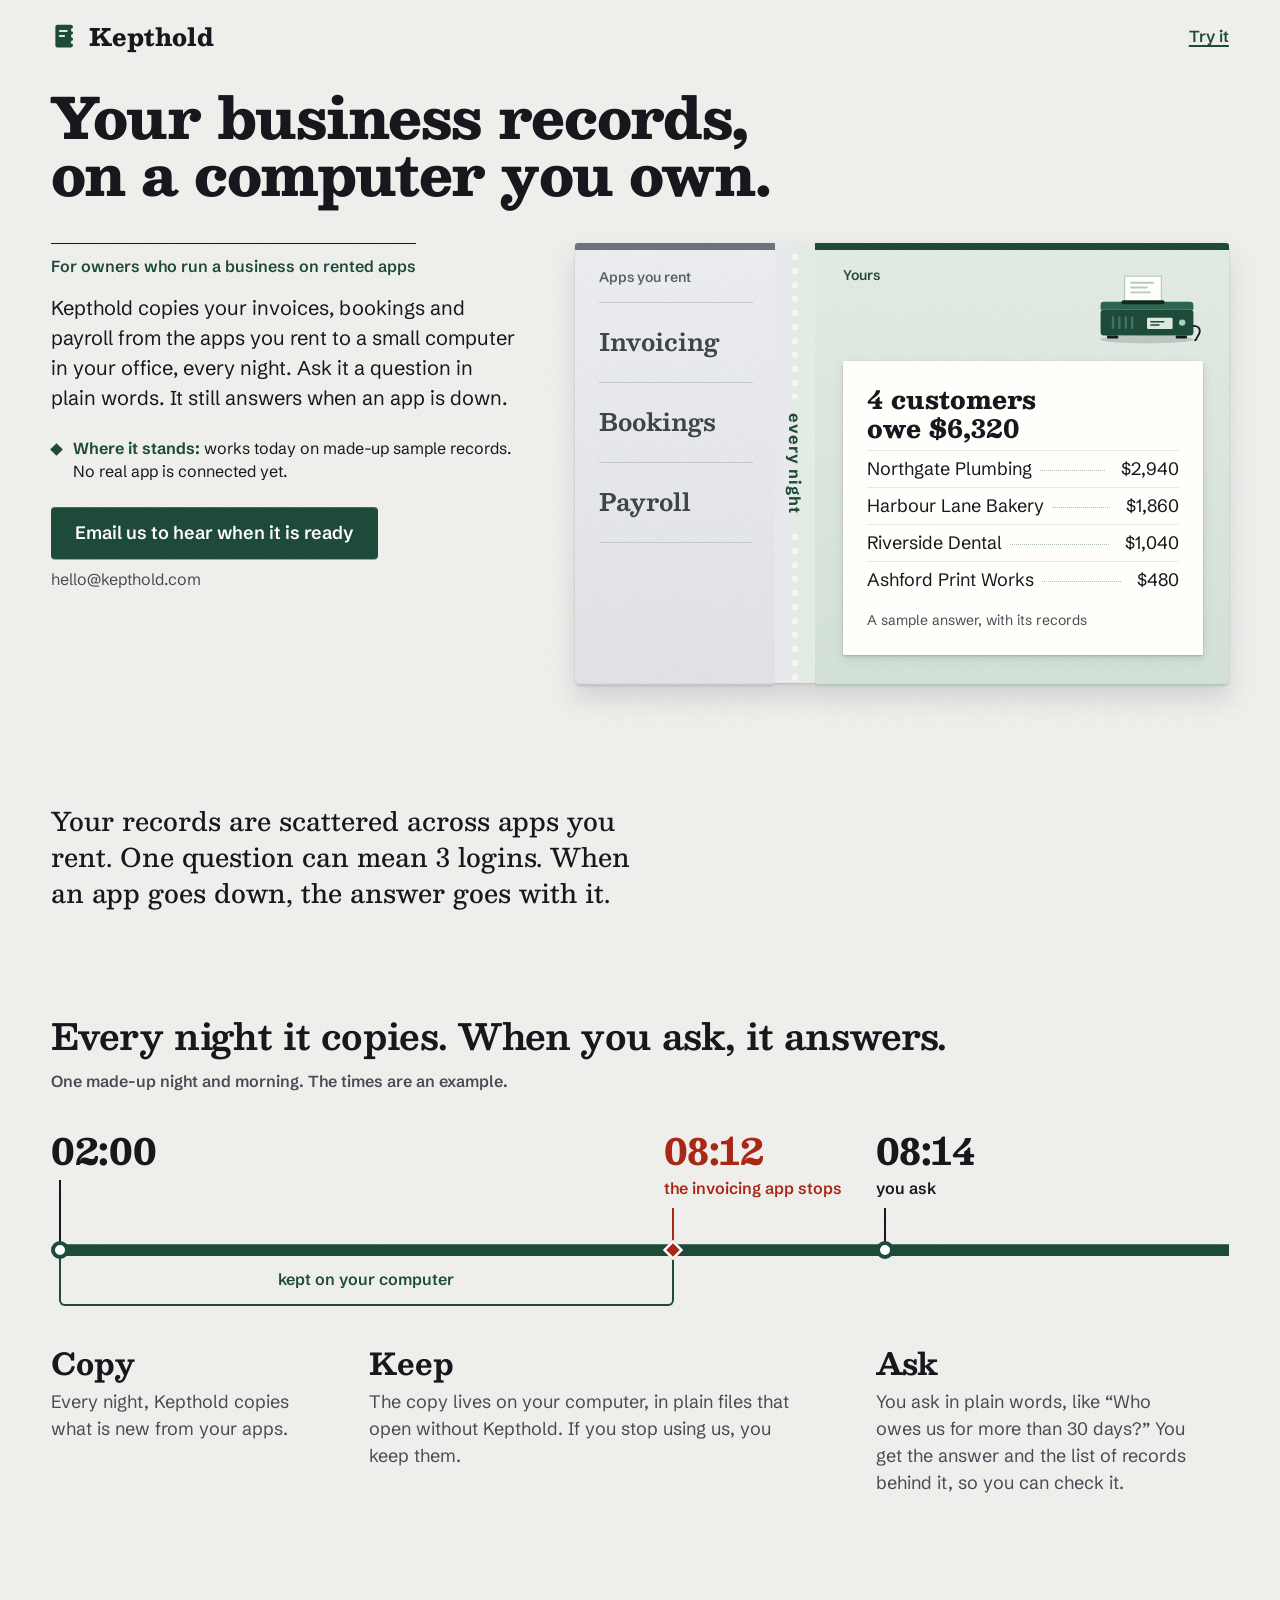
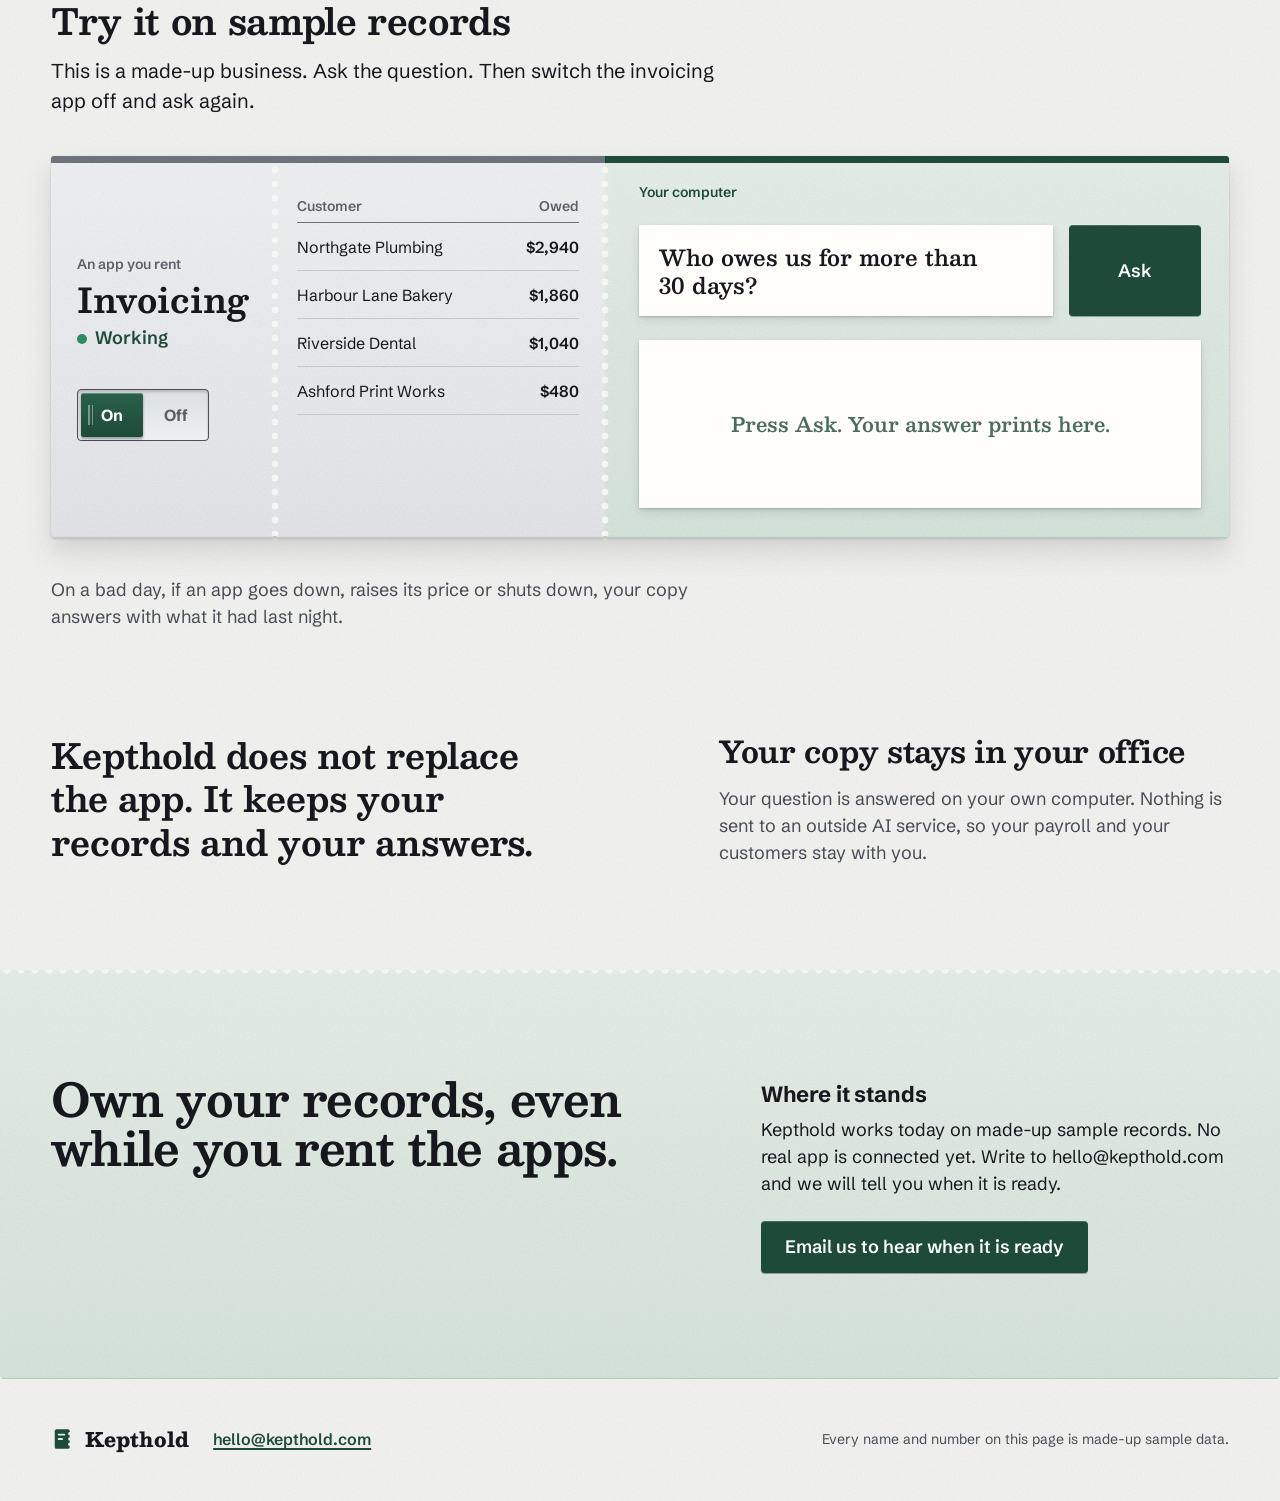
==== index.html @ 52388237 "One paper system: larger pad, timeline, demo switch on the app sheet Co-Authored-By: Claude Fable 5." ====
<!doctype html>
<html lang="en">
<head>
<meta charset="utf-8">
<meta name="viewport" content="width=device-width, initial-scale=1">
<title>Kepthold: your business records, on a computer you own</title>
<meta name="description" content="For owners who run a business on rented apps. Kepthold copies your invoices, bookings and payroll to a small computer in your office every night, and answers questions in plain words. It works today on made-up sample records.">
<link rel="canonical" href="https://www.kepthold.com/">
<link rel="icon" href="assets/mark.svg" type="image/svg+xml">
<meta name="color-scheme" content="light">
<link rel="preload" href="fonts/Besley-VF.woff2" as="font" type="font/woff2" crossorigin>
<link rel="preload" href="fonts/SchibstedGrotesk-VF.woff2" as="font" type="font/woff2" crossorigin>
<link rel="stylesheet" href="site.css">
<script>document.documentElement.className='js';</script>
</head>
<body>
<svg width="0" height="0" class="defs" aria-hidden="true" focusable="false">
  <symbol id="pc" viewBox="0 0 140 100">
    <ellipse cx="70" cy="93" rx="58" ry="5" fill="#16181D" opacity=".16"/>
    <rect x="42" y="14" width="46" height="34" fill="#FFFEFB" stroke="#B5CCBC" stroke-width="1.5"/>
    <rect x="49" y="21" width="30" height="2.4" rx="1.2" fill="#B5CCBC"/>
    <rect x="49" y="27" width="22" height="2.4" rx="1.2" fill="#B5CCBC"/>
    <rect x="49" y="33" width="26" height="2.4" rx="1.2" fill="#B5CCBC"/>
    <path d="M16 46h108a4 4 0 0 1 4 4v6H12v-6a4 4 0 0 1 4-4z" fill="#2D6650"/>
    <rect x="38" y="44" width="54" height="5" rx="2.5" fill="#0F2A20"/>
    <rect x="12" y="56" width="116" height="32" rx="4" fill="#1E4A3A"/>
    <rect x="26" y="64" width="3" height="16" rx="1.5" fill="#3F7560"/>
    <rect x="34" y="64" width="3" height="16" rx="1.5" fill="#3F7560"/>
    <rect x="42" y="64" width="3" height="16" rx="1.5" fill="#3F7560"/>
    <rect x="50" y="64" width="3" height="16" rx="1.5" fill="#3F7560"/>
    <rect x="70" y="66" width="32" height="14" rx="1.5" fill="#DCE9DF"/>
    <rect x="74" y="70" width="18" height="2" rx="1" fill="#1E4A3A"/>
    <rect x="74" y="74" width="12" height="2" rx="1" fill="#1E4A3A"/>
    <circle cx="114" cy="72" r="4" fill="#9FD3B4"/>
    <rect x="20" y="88" width="14" height="4" rx="1" fill="#16181D"/>
    <rect x="106" y="88" width="14" height="4" rx="1" fill="#16181D"/>
    <path d="M128 76c8 0 10 6 6 12s-2 6-4 6" stroke="#16181D" stroke-width="2.2" fill="none" stroke-linecap="round"/>
  </symbol>
</svg>

<header class="top wrap">
  <a class="brand" href="#top" aria-label="Kepthold, top of page"><img src="assets/mark.svg" width="28" height="28" alt=""><span>Kepthold</span></a>
  <a class="toplink" href="#try">Try it</a>
</header>

<main id="top">

<section class="hero wrap" aria-labelledby="h-hero">
  <h1 id="h-hero">Your business<br class="m"> records,<br class="d"> on a<br class="m"> computer you own.</h1>
  <div class="hero-text">
    <p class="byline">For owners who run a business on rented apps</p>
    <p class="support">Kepthold copies your invoices, bookings and payroll from the apps you rent to a small computer in your office, every night. Ask it a question in plain words. It still answers when an app is down.</p>
    <p class="status"><strong>Where it stands:</strong> works today on <span class="nw">made-up</span> sample records. No real app is connected yet.</p>
    <p class="act"><a class="btn" href="mailto:hello@kepthold.com">Email us to hear when it is ready</a><span class="addr">hello@kepthold.com</span></p>
  </div>
  <figure class="duo" aria-label="Apps you rent are copied every night to Yours, your computer. You ask, and get the answer with the records behind it.">
    <div class="duo-rent g">
      <p class="cap">Apps you rent</p>
      <ul class="apps"><li>Invoicing</li><li>Bookings</li><li>Payroll</li></ul>
    </div>
    <div class="duo-perf" aria-hidden="true"><span>every night</span></div>
    <div class="duo-yours y">
      <div class="duo-head"><p class="cap">Yours</p><svg class="duo-pc" viewBox="0 0 140 100" aria-hidden="true"><use href="#pc"/></svg></div>
      <div class="slip-w"><div class="slip">
        <p class="slip-h">4 customers owe $6,320</p>
        <ul class="mrecs">
          <li><span>Northgate Plumbing</span><span>$2,940</span></li>
          <li><span>Harbour Lane Bakery</span><span>$1,860</span></li>
          <li><span>Riverside Dental</span><span>$1,040</span></li>
          <li><span>Ashford Print Works</span><span>$480</span></li>
        </ul>
        <p class="slip-f">A sample answer, with its records</p>
      </div></div>
    </div>
  </figure>
</section>

<section class="statement wrap" aria-label="The problem">
  <p class="problem">Your records are scattered across apps you rent. One question can mean 3 logins. When an app goes down, the answer goes with it.</p>
</section>

<section class="how wrap" id="how" aria-labelledby="h-how">
  <h2 id="h-how">Every night it copies. When you ask, it answers.</h2>
  <p class="night-cap">One made-up night and morning. The times are an example.</p>
  <div class="tl">
    <div class="tl-top">
      <div class="mk mk-copy"><b class="tm">02:00</b></div>
      <div class="mk mk-stop"><b class="tm">08:12</b><span class="desc">the invoicing app stops</span></div>
      <div class="mk mk-ask"><b class="tm">08:14</b><span class="desc">you ask</span></div>
    </div>
    <p class="brk"><span>kept on your computer</span></p>
    <ol class="caps">
      <li class="cap-copy"><h3>Copy</h3><p>Every night, Kepthold copies what is new from your apps.</p></li>
      <li class="cap-keep"><h3>Keep</h3><p>The copy lives on your computer, in plain files that open without Kepthold. If you stop using us, you keep them.</p></li>
      <li class="cap-ask"><h3>Ask</h3><p>You ask in plain words, like “Who owes us for more than 30 days?” You get the answer and the list of records behind it, so you can check it.</p></li>
    </ol>
  </div>
</section>

<section class="try wrap" id="try" aria-labelledby="h-try">
  <h2 id="h-try">Try it on sample records</h2>
  <p class="lead"><span class="js-only">This is a made-up business. Ask the question. Then switch the invoicing app off and ask again.</span><span class="nojs-only">This is a made-up business. Below, the same question twice: first with the invoicing app working, then with it switched off.</span></p>

  <div class="bench" id="bench" data-asked="1" data-open="1" data-off="0">
    <div class="pad2">
      <div class="stub g">
        <p class="zone">An app you rent</p>
        <p class="app-name">Invoicing</p>
        <p class="app-state"><span class="st-on">Working</span><span class="st-off">Not responding since 08:12</span></p>
        <div class="power">
          <button class="switch" type="button" role="switch" aria-checked="true" aria-label="Invoicing app power" id="sw"><span class="lab l-on">On</span><span class="lab l-off">Off</span><span class="knob"><span class="k-on">On</span><span class="k-off">Off</span></span></button>
          <span class="on-word">On</span>
        </div>
      </div>
      <div class="leaf" id="leaf"><div class="leaf-in g">
        <ul class="inv">
          <li class="inv-h"><span>Customer</span><span>Owed</span></li>
          <li><span>Northgate Plumbing</span><span class="amt">$2,940</span></li>
          <li><span>Harbour Lane Bakery</span><span class="amt">$1,860</span></li>
          <li><span>Riverside Dental</span><span class="amt">$1,040</span></li>
          <li><span>Ashford Print Works</span><span class="amt">$480</span></li>
        </ul>
      </div></div>
      <div class="yours y">
        <p class="zone">Your computer</p>
        <div class="q-row">
          <div class="q-paper"><p class="q-text">Who owes us for more than 30 days?</p></div>
          <button class="btn btn-ask" type="button" id="ask">Ask</button>
        </div>
        <div class="answer" aria-live="polite">
          <div class="slip-w blank"><div class="slip"><p>Press Ask. Your answer prints here.</p></div></div>
          <div class="slip-w ans-w"><div class="slip ans-card">
            <p class="stamp"><span>Still answers, from last night's copy.</span></p>
            <p class="ans-big">4 customers owe $6,320.</p>
            <p class="ans-src"><span class="src-copy">From last night's copy. </span>Sample data.</p>
            <button class="btn-rec" type="button" id="rec" aria-expanded="true" aria-controls="records"><span class="r-show">Show the records behind it</span><span class="r-hide">Hide the records</span></button>
            <div class="records" id="records">
              <div class="rec-in">
                <table>
                  <caption>The records behind the answer</caption>
                  <colgroup><col class="c-cust"><col class="c-days"><col class="c-owed"></colgroup>
                  <thead><tr><th scope="col">Customer</th><th scope="col">Days</th><th scope="col">Owed</th></tr></thead>
                  <tbody>
                    <tr><td>Northgate Plumbing</td><td>47 days</td><td>$2,940</td></tr>
                    <tr><td>Harbour Lane Bakery</td><td>38 days</td><td>$1,860</td></tr>
                    <tr><td>Riverside Dental</td><td>33 days</td><td>$1,040</td></tr>
                    <tr><td>Ashford Print Works</td><td>31 days</td><td>$480</td></tr>
                  </tbody>
                  <tfoot><tr><td>Total</td><td></td><td>$6,320</td></tr></tfoot>
                </table>
              </div>
            </div>
          </div></div>
        </div>
      </div>
    </div>
  </div>
  <script>(function(){var b=document.getElementById('bench');b.dataset.asked='0';b.dataset.open='0';document.getElementById('rec').setAttribute('aria-expanded','false');})();</script>

  <noscript>
    <div class="bench still-off" data-asked="1" data-open="1" data-off="1">
      <div class="pad2">
        <div class="stub g">
          <p class="zone">An app you rent</p>
          <p class="app-name">Invoicing</p>
          <p class="app-state"><span class="st-off">Not responding since 08:12</span></p>
          <div class="power"><span class="off-word">Off</span></div>
        </div>
        <div class="leaf"></div>
        <div class="yours y">
          <p class="zone">Your computer</p>
          <div class="q-row"><div class="q-paper"><p class="q-text">Who owes us for more than 30 days?</p></div></div>
          <div class="answer"><div class="slip-w ans-w"><div class="slip ans-card">
            <p class="stamp"><span>Still answers, from last night's copy.</span></p>
            <p class="ans-big">4 customers owe $6,320.</p>
            <p class="ans-src">Sample data.</p>
            <div class="records"><div class="rec-in">
              <table>
                  <caption>The records behind the answer</caption>
                  <colgroup><col class="c-cust"><col class="c-days"><col class="c-owed"></colgroup>
                  <thead><tr><th scope="col">Customer</th><th scope="col">Days</th><th scope="col">Owed</th></tr></thead>
                  <tbody>
                    <tr><td>Northgate Plumbing</td><td>47 days</td><td>$2,940</td></tr>
                    <tr><td>Harbour Lane Bakery</td><td>38 days</td><td>$1,860</td></tr>
                    <tr><td>Riverside Dental</td><td>33 days</td><td>$1,040</td></tr>
                    <tr><td>Ashford Print Works</td><td>31 days</td><td>$480</td></tr>
                  </tbody>
                  <tfoot><tr><td>Total</td><td></td><td>$6,320</td></tr></tfoot>
                </table>
            </div></div>
          </div></div></div>
        </div>
      </div>
    </div>
  </noscript>

  <p class="bad">On a bad day, if an app goes down, raises its price or shuts down, your copy answers with what it had last night.</p>
</section>

<section class="promise wrap" aria-labelledby="h-private">
  <p class="limit">Kepthold does not replace the app. It keeps your records and your answers.</p>
  <div class="private">
    <h2 id="h-private">Your copy stays in your office</h2>
    <p>Your question is answered on your own computer. Nothing is sent to an outside AI service, so your payroll and your customers stay with you.</p>
  </div>
</section>

<section class="close" aria-labelledby="h-vision">
  <div class="close-sheet y">
    <div class="wrap close-in">
      <h2 class="vision" id="h-vision">Own your records, even while you rent the apps.</h2>
      <div class="stands">
        <h3>Where it stands</h3>
        <p>Kepthold works today on <span class="nw">made-up</span> sample records. No real app is connected yet. Write to hello@kepthold.com and we will tell you when it is ready.</p>
        <p class="act"><a class="btn" href="mailto:hello@kepthold.com">Email us to hear when it is ready</a></p>
      </div>
    </div>
  </div>
</section>

</main>
<footer class="foot wrap">
  <a class="brand sm" href="#top" aria-label="Kepthold, top of page"><img src="assets/mark.svg" width="24" height="24" alt=""><span>Kepthold</span></a>
  <a class="f-mail" href="mailto:hello@kepthold.com">hello@kepthold.com</a>
  <p class="f-note">Every name and number on this page is made-up sample data.</p>
</footer>
<script src="site.js" defer></script>
</body>
</html>
---- site.css ----
@font-face { font-family: "Besley"; src: url("fonts/Besley-VF.woff2") format("woff2"); font-weight: 400 900; font-display: swap; }
@font-face { font-family: "Schibsted Grotesk"; src: url("fonts/SchibstedGrotesk-VF.woff2") format("woff2"); font-weight: 400 900; font-display: swap; }

/* SYSTEM. One printed pad: grey sheets are rented apps, green sheets are yours.
   Real text only. Paper tone, hairline rules, one soft contact shadow.
   Two edge treatments only: the round-hole perforation between sheets, and one torn edge (paper-coloured).
   Slips are cut straight.
   Spacing scale: 8 16 24 40 64 104. Type scale: 14 16 18 22 30 40 52 64. */
:root {
  --page: #F5F6F2;
  --ink: #16181D;
  --muted: #474C54;
  --rent: #5C6169;
  --deep: #1E4A3A;
  --deep-2: #163829;
  --kept: #DCE9DF;
  --y-mid: #E0EBE3;
  --hair: rgba(22,24,29,.2);
  --hair-g: #C5C8CE;
  --red: #A92715;
  --s1: 8px; --s2: 16px; --s3: 24px; --s4: 40px; --s5: 64px; --s6: 104px;
  --t0: 14px; --t1: 16px; --t2: 18px; --t3: 22px; --t4: 30px; --t5: clamp(30px, 2.8vw, 40px); --t6: clamp(38px, 4.4vw, 64px);
  --gut: clamp(16px, 4vw, 64px);
  --serif: "Besley", Georgia, "Times New Roman", serif;
  --sans: "Schibsted Grotesk", "Helvetica Neue", Arial, sans-serif;
  --lift-lg: drop-shadow(0 1px 1px rgba(22,24,29,.16)) drop-shadow(0 14px 12px rgba(22,24,29,.13));
  --lift-sm: drop-shadow(0 1px 1px rgba(22,24,29,.2)) drop-shadow(0 4px 4px rgba(22,24,29,.1));
  --grain: url("data:image/svg+xml,%3Csvg xmlns='http://www.w3.org/2000/svg' width='140' height='140'%3E%3Cfilter id='n'%3E%3CfeTurbulence type='fractalNoise' baseFrequency='.85' numOctaves='2' stitchTiles='stitch'/%3E%3CfeColorMatrix values='0 0 0 0 .1 0 0 0 0 .1 0 0 0 0 .12 .09 0 0 0 0'/%3E%3C/filter%3E%3Crect width='100%25' height='100%25' filter='url(%23n)'/%3E%3C/svg%3E");
  --rag-stub: polygon(0 0,calc(100% - 1.7px) 0.0%,calc(100% - 5.9px) 3.33%,calc(100% - 5.6px) 6.67%,calc(100% - 7.6px) 10.0%,calc(100% - 2.9px) 13.33%,calc(100% - 2.8px) 16.67%,calc(100% - 6.1px) 20.0%,calc(100% - 5.6px) 23.33%,calc(100% - 3.1px) 26.67%,calc(100% - 5.8px) 30.0%,calc(100% - 3.8px) 33.33%,calc(100% - 6.4px) 36.67%,calc(100% - 1.8px) 40.0%,calc(100% - 2.6px) 43.33%,calc(100% - 7.3px) 46.67%,calc(100% - 3.5px) 50.0%,calc(100% - 2.8px) 53.33%,calc(100% - 6.6px) 56.67%,calc(100% - 5.4px) 60.0%,calc(100% - 2.0px) 63.33%,calc(100% - 4.9px) 66.67%,calc(100% - 5.6px) 70.0%,calc(100% - 2.2px) 73.33%,calc(100% - 5.6px) 76.67%,calc(100% - 1.9px) 80.0%,calc(100% - 3.4px) 83.33%,calc(100% - 1.6px) 86.67%,calc(100% - 2.4px) 90.0%,calc(100% - 7.8px) 93.33%,calc(100% - 3.8px) 96.67%,calc(100% - 7.9px) 100.0%,0 100%);
  --rag-yours: polygon(4.1px 0.0%,5.3px 3.33%,7.1px 6.67%,5.8px 10.0%,1.8px 13.33%,5.1px 16.67%,5.4px 20.0%,2.3px 23.33%,1.7px 26.67%,7.1px 30.0%,4.6px 33.33%,2.4px 36.67%,4.2px 40.0%,2.5px 43.33%,6.6px 46.67%,4.5px 50.0%,1.7px 53.33%,6.7px 56.67%,1.6px 60.0%,3.0px 63.33%,1.2px 66.67%,6.2px 70.0%,1.8px 73.33%,4.7px 76.67%,1.7px 80.0%,4.4px 83.33%,5.8px 86.67%,4.7px 90.0%,4.2px 93.33%,4.4px 96.67%,4.1px 100.0%,100% 100%,100% 0);
  --rag-leaf: polygon(5.2px 0.0%,1.7px 3.33%,4.3px 6.67%,2.7px 10.0%,7.1px 13.33%,7.6px 16.67%,1.5px 20.0%,2.0px 23.33%,5.9px 26.67%,5.0px 30.0%,1.1px 33.33%,5.9px 36.67%,7.6px 40.0%,4.0px 43.33%,3.4px 46.67%,5.0px 50.0%,7.6px 53.33%,2.8px 56.67%,3.1px 60.0%,2.3px 63.33%,5.4px 66.67%,4.3px 70.0%,2.8px 73.33%,3.7px 76.67%,1.2px 80.0%,3.2px 83.33%,7.9px 86.67%,5.1px 90.0%,3.0px 93.33%,7.6px 96.67%,3.5px 100.0%,calc(100% - 3.4px) 100.0%,calc(100% - 4.3px) 96.67%,calc(100% - 7.5px) 93.33%,calc(100% - 2.7px) 90.0%,calc(100% - 5.3px) 86.67%,calc(100% - 7.4px) 83.33%,calc(100% - 3.2px) 80.0%,calc(100% - 6.4px) 76.67%,calc(100% - 4.8px) 73.33%,calc(100% - 7.7px) 70.0%,calc(100% - 3.7px) 66.67%,calc(100% - 3.6px) 63.33%,calc(100% - 6.9px) 60.0%,calc(100% - 4.6px) 56.67%,calc(100% - 6.3px) 53.33%,calc(100% - 7.6px) 50.0%,calc(100% - 5.2px) 46.67%,calc(100% - 4.9px) 43.33%,calc(100% - 3.6px) 40.0%,calc(100% - 6.3px) 36.67%,calc(100% - 3.0px) 33.33%,calc(100% - 7.4px) 30.0%,calc(100% - 5.2px) 26.67%,calc(100% - 2.7px) 23.33%,calc(100% - 2.9px) 20.0%,calc(100% - 7.1px) 16.67%,calc(100% - 2.6px) 13.33%,calc(100% - 2.4px) 10.0%,calc(100% - 2.0px) 6.67%,calc(100% - 1.2px) 3.33%,calc(100% - 2.8px) 0.0%);
  --rag-stub-m: polygon(0 0,100% 0,100.0% calc(100% - 2.8px),96.67% calc(100% - 1.7px),93.33% calc(100% - 2.4px),90.0% calc(100% - 5.8px),86.67% calc(100% - 2.0px),83.33% calc(100% - 2.8px),80.0% calc(100% - 4.1px),76.67% calc(100% - 4.8px),73.33% calc(100% - 3.7px),70.0% calc(100% - 6.5px),66.67% calc(100% - 2.8px),63.33% calc(100% - 3.6px),60.0% calc(100% - 4.0px),56.67% calc(100% - 1.9px),53.33% calc(100% - 2.6px),50.0% calc(100% - 2.0px),46.67% calc(100% - 6.1px),43.33% calc(100% - 2.0px),40.0% calc(100% - 5.7px),36.67% calc(100% - 2.6px),33.33% calc(100% - 5.5px),30.0% calc(100% - 5.6px),26.67% calc(100% - 3.5px),23.33% calc(100% - 7.5px),20.0% calc(100% - 5.6px),16.67% calc(100% - 4.9px),13.329999999999998% calc(100% - 1.3px),10.0% calc(100% - 3.8px),6.670000000000002% calc(100% - 2.9px),3.3299999999999983% calc(100% - 4.3px),0.0% calc(100% - 7.5px));
  --rag-yours-m: polygon(0 100%,0.0% 7.0px,3.33% 1.4px,6.67% 5.8px,10.0% 7.5px,13.33% 4.8px,16.67% 1.7px,20.0% 7.1px,23.33% 4.0px,26.67% 7.9px,30.0% 7.1px,33.33% 6.8px,36.67% 7.5px,40.0% 1.5px,43.33% 6.6px,46.67% 3.1px,50.0% 1.9px,53.33% 3.7px,56.67% 5.1px,60.0% 1.0px,63.33% 4.1px,66.67% 6.5px,70.0% 4.5px,73.33% 4.7px,76.67% 3.1px,80.0% 7.8px,83.33% 2.7px,86.67% 5.8px,90.0% 5.5px,93.33% 1.0px,96.67% 8.0px,100.0% 2.6px,100% 100%);
}
*, *::before, *::after { box-sizing: border-box; }
html { -webkit-text-size-adjust: 100%; }
body { margin: 0; background: var(--page) var(--grain); color: var(--ink); font: 400 var(--t2)/1.5 var(--sans); font-feature-settings: "kern"; font-variant-numeric: lining-nums proportional-nums; }
.defs { position: absolute; overflow: hidden; }
h1, h2, h3 { margin: 0; text-wrap: balance; }
p, ul, ol { margin: 0; }
p { text-wrap: pretty; }
ul, ol { padding: 0; list-style: none; }
a { color: var(--deep); text-underline-offset: 3px; text-decoration-thickness: 1.5px; }
:focus-visible { outline: 3px solid var(--ink); outline-offset: 3px; border-radius: 3px; }
.wrap { width: 100%; max-width: calc(1240px + 2 * var(--gut)); margin-inline: auto; padding-inline: var(--gut); }
.nw { white-space: nowrap; }
main > section + section { margin-top: var(--s6); }
br.m { display: none; }

h1 { font: 800 var(--t6)/1.02 var(--serif); letter-spacing: -0.016em; }
h2 { font: 650 var(--t5)/1.12 var(--serif); letter-spacing: -0.01em; }
h3 { font: 700 var(--t4)/1.15 var(--serif); letter-spacing: -0.005em; }

/* header and footer */
.top { display: flex; align-items: center; justify-content: space-between; height: 72px; }
.brand { display: inline-flex; align-items: center; gap: 10px; text-decoration: none; color: var(--ink); font: 800 24px/1 var(--serif); min-height: 44px; }
.brand img { display: block; }
.toplink { font-weight: 600; font-size: var(--t1); color: var(--deep); min-height: 44px; display: inline-flex; align-items: center; }
.foot { display: flex; flex-wrap: wrap; align-items: center; gap: var(--s1) var(--s3); padding-block: var(--s4); font-size: var(--t0); color: var(--muted); }
.brand.sm { font-size: 20px; }
.f-mail { font-weight: 600; font-size: var(--t1); min-height: 44px; display: inline-flex; align-items: center; }
.f-note { margin-left: auto; }

/* the one action style */
.btn { display: inline-flex; align-items: center; justify-content: center; min-height: 52px; padding: 0 var(--s3); background: var(--deep); color: #fff; font: 600 var(--t2)/1.2 var(--sans); text-decoration: none; border-radius: 4px; border: 0; cursor: pointer; box-shadow: inset 0 1px 0 rgba(255,255,255,.18), 0 1px 0 rgba(22,24,29,.35); }
.btn:hover { background: var(--deep-2); }
.act { display: flex; flex-wrap: wrap; align-items: center; gap: var(--s1) var(--s3); }
.addr { font-size: var(--t1); color: var(--muted); }

/* paper: sheets with a printed top bar, a pad edge and a grain */
.g { background: linear-gradient(#6E737B, #6E737B) 0 0 / 100% 7px no-repeat, var(--grain), linear-gradient(180deg, #F2F3F5 0%, #E5E7EA 100%); box-shadow: 0 2px 0 -1px #D9DBDF, 0 4px 0 -2px #C5C8CE; color: var(--ink); }
.y { background: linear-gradient(var(--deep), var(--deep)) 0 0 / 100% 7px no-repeat, var(--grain), linear-gradient(180deg, #E8F0EA 0%, #D8E6DC 100%); box-shadow: 0 2px 0 -1px #CCDFD3, 0 4px 0 -2px #B5CCBC; color: var(--ink); }
.cap, .zone { font: 600 var(--t0)/1.2 var(--sans); color: var(--rent); }
.y .cap, .y .zone { color: var(--deep); }
/* a printed slip: cut straight, with the shared soft shadow */
.slip-w { filter: var(--lift-sm); }
.slip { background: #FFFEFB; padding: 24px 24px 24px; border-radius: 1px; }

/* hero: the headline leads, the pad sits inside the page grid */
.hero { display: grid; grid-template-columns: minmax(0, 5fr) minmax(0, 7fr); column-gap: 56px; row-gap: var(--s4); align-items: start; padding-top: var(--s2); }
.hero h1 { grid-column: 1 / -1; }
.hero-text { grid-column: 1; }
.byline { padding-top: 12px; border-top: 1.5px solid var(--ink); width: max-content; max-width: 100%; font: 600 var(--t1)/1.3 var(--sans); color: var(--deep); }
.support { margin-top: var(--s2); font-size: 20px; line-height: 1.5; max-width: 30em; }
.status { position: relative; margin-top: var(--s3); padding-left: 22px; font-size: var(--t1); line-height: 1.45; max-width: 30em; }
.status::before { content: ""; position: absolute; left: 1px; top: .5em; width: 9px; height: 9px; background: var(--deep); transform: rotate(45deg); }
.status strong { font-weight: 650; color: var(--deep); }
.hero .act { margin-top: var(--s3); }

.duo { grid-column: 2; margin: 0; display: flex; align-items: stretch; filter: var(--lift-lg); }
.duo-rent { flex: 0 0 200px; padding: 26px 22px 24px 24px; border-radius: 3px 0 0 3px; }
.duo-rent .cap { margin-bottom: var(--s2); }
.apps { border-top: 1px solid var(--hair-g); }
.apps li { height: 80px; padding-top: 24px; border-bottom: 1px solid var(--hair-g); font: 650 24px/1.2 var(--serif); color: #3F434A; }
.duo-perf { position: relative; flex: 0 0 40px; background: linear-gradient(90deg, #E7E9EC 50%, #E2ECE5 50%); display: flex; align-items: center; justify-content: center; }
.duo-perf::before { content: ""; position: absolute; top: 7px; bottom: 0; left: 50%; width: 8px; margin-left: -4px; background: radial-gradient(circle at 4px 7px, var(--page) 3.2px, transparent 3.7px) 0 0 / 8px 14px repeat-y; }
.duo-perf span { position: relative; z-index: 1; writing-mode: vertical-rl; background: linear-gradient(90deg, #E7E9EC 50%, #E2ECE5 50%); padding: 14px 0; font: 700 var(--t1)/1.1 var(--sans); letter-spacing: .06em; color: var(--deep); white-space: nowrap; }
.duo-yours { flex: 1; min-width: 0; padding: 24px 26px 28px 28px; border-radius: 0 3px 3px 0; }
.duo-head { display: flex; justify-content: space-between; align-items: flex-start; margin-bottom: var(--s2); }
.duo-pc { width: 112px; height: auto; display: block; margin-top: -2px; }
.slip-h { font: 800 25px/1.15 var(--serif); margin-bottom: var(--s1); }
.mrecs li { display: flex; gap: 8px; align-items: baseline; font-size: 18px; line-height: 2; border-top: 1px solid #E3E9E4; white-space: nowrap; }
.mrecs li span:first-child { flex: 1; display: flex; align-items: baseline; }
.mrecs li span:first-child::after { content: ""; flex: 1; margin: 0 8px; border-bottom: 1.5px dotted #AFBCB3; transform: translateY(-4px); }
.slip-f { margin-top: 12px; font-size: var(--t0); color: var(--muted); }

/* the problem: its own short section */
.statement { margin-top: 120px; }
.problem { font: 500 clamp(24px, 2vw, 28px)/1.4 var(--serif); max-width: 32em; text-wrap: balance; }

/* how it works: one night, drawn as one tape. Markers sit at fixed shares of the width. */
.night-cap { margin-top: var(--s2); font: 600 var(--t1)/1.3 var(--sans); color: var(--muted); }
.tl { margin-top: var(--s4); }
.tl-top { position: relative; height: 124px; }
.tl-top::after { content: ""; position: absolute; left: 9px; right: 0; bottom: 0; height: 12px; background: var(--deep); box-shadow: inset 0 1px 0 rgba(255,255,255,.22); }
.mk { position: absolute; top: 0; bottom: 0; width: 0; }
.mk-copy { left: 0; } .mk-stop { left: 52%; } .mk-ask { left: 70%; }
.tm { position: absolute; left: 0; top: 0; white-space: nowrap; font: 800 36px/1.05 var(--serif); letter-spacing: -.01em; }
.desc { position: absolute; left: 0; top: 46px; white-space: nowrap; font: 600 var(--t1)/1.25 var(--sans); }
.mk::before { content: ""; position: absolute; left: 0; bottom: -3px; width: 18px; height: 18px; border-radius: 50%; background: #fff; border: 4px solid var(--deep); z-index: 2; }
.mk::after { content: ""; position: absolute; left: 8px; width: 2px; top: 76px; bottom: 10px; background: var(--ink); }
.mk-copy::after { top: 48px; }
.mk-stop { color: var(--red); }
.mk-stop::before { border-radius: 0; background: var(--red); border: 3px solid #fff; transform: rotate(45deg) scale(.8); }
.mk-stop::after { background: var(--red); }
.brk { position: relative; margin: 0 0 0 8px; width: calc(52% + 2px); height: 50px; border: 2px solid var(--deep); border-top: 0; border-radius: 0 0 6px 6px; display: flex; align-items: center; justify-content: center; font: 600 var(--t1)/1.2 var(--sans); color: var(--deep); }
.caps { display: grid; grid-template-columns: 27% 43% 30%; margin-top: var(--s4); }
.caps li { padding-right: var(--s4); }
.caps p { margin-top: var(--s1); color: var(--muted); max-width: 24em; font-size: var(--t2); }

/* try it */
.try h2 + .lead, .lead { font-size: 20px; line-height: 1.5; max-width: 34em; margin-top: var(--s2); }
.nojs-only { display: none; }
html:not(.js) .js-only { display: none; }
html:not(.js) .nojs-only { display: inline; }
.bench { margin-top: var(--s4); }
.pad2 { display: flex; align-items: stretch; filter: var(--lift-lg); }
.stub { position: relative; z-index: 2; flex: 0 0 224px; padding: 34px 24px 30px 26px; display: flex; flex-direction: column; justify-content: center; border-radius: 3px 0 0 3px; }
.stub::after { content: ""; position: absolute; top: 7px; bottom: 0; right: -4px; width: 8px; background: radial-gradient(circle at 4px 7px, var(--page) 3.2px, transparent 3.7px) 0 0 / 8px 14px repeat-y; z-index: 3; }
.leaf { position: relative; z-index: 1; flex: 0 0 auto; width: 330px; transition: width .38s cubic-bezier(.45,0,.55,1) .16s; }
.leaf-in { position: absolute; left: 0; top: 0; bottom: 0; width: 330px; padding: 34px 26px 0 22px; }
.yours { position: relative; z-index: 2; flex: 1; min-width: 0; padding: 28px 28px 28px 34px; display: flex; flex-direction: column; gap: var(--s3); border-radius: 0 3px 3px 0; }
.yours::before { content: ""; position: absolute; top: 7px; bottom: 0; left: -4px; width: 8px; background: radial-gradient(circle at 4px 7px, var(--page) 3.2px, transparent 3.7px) 0 0 / 8px 14px repeat-y; z-index: 3; }
.app-name { margin-top: var(--s1); font: 650 34px/1.1 var(--serif); }
.app-state { margin-top: var(--s1); font-size: var(--t2); font-weight: 600; line-height: 1.3; }
.st-off { display: none; }
.st-on { color: var(--deep); }
.st-on::before { content: ""; display: inline-block; width: 10px; height: 10px; border-radius: 50%; background: #2F8A5F; margin-right: 8px; }
.st-off { color: var(--red); }
.st-off::before { content: ""; display: inline-block; width: 9px; height: 9px; background: var(--red); margin-right: 9px; transform: rotate(45deg); }
.power { margin-top: var(--s4); }
.inv li { display: flex; justify-content: space-between; align-items: center; gap: 12px; height: 48px; border-bottom: 1px solid var(--hair-g); font-size: var(--t1); }
.inv .inv-h { height: 33px; border-bottom: 1.5px solid #6E737B; font: 600 var(--t0)/1.2 var(--sans); color: var(--rent); }
.amt { font-weight: 600; }

/* the switch: a printed two-position slide control */
.switch { position: relative; display: block; width: 132px; height: 52px; padding: 0; border: 1.5px solid #4A4F57; border-radius: 4px; background: linear-gradient(180deg, #DCDFE3, #EEF0F2); cursor: pointer; font: 700 var(--t1)/1 var(--sans); box-shadow: inset 0 2px 3px rgba(22,24,29,.2); -webkit-tap-highlight-color: transparent; }
.switch .lab { position: absolute; top: 0; bottom: 0; width: 50%; display: flex; align-items: center; justify-content: center; color: #5C6169; }
.l-on { left: 0; } .l-off { right: 0; }
.switch .knob { position: absolute; top: 3px; bottom: 3px; left: 3px; width: calc(50% - 3px); border-radius: 2px; background: linear-gradient(180deg, #2A6049, var(--deep)); color: #fff; display: flex; align-items: center; justify-content: center; transition: transform .26s cubic-bezier(.3,.7,.3,1), background .26s; box-shadow: inset 0 1px 0 rgba(255,255,255,.28), 0 2px 3px rgba(22,24,29,.4); }
.knob::before { content: ""; position: absolute; left: 7px; top: 12px; bottom: 12px; width: 7px; background: repeating-linear-gradient(90deg, rgba(255,255,255,.4) 0 1.5px, transparent 1.5px 3.5px); }
.k-off { display: none; }
.on-word, .off-word { display: none; font-weight: 700; font-size: var(--t2); }
html:not(.js) .switch, html:not(.js) .btn-ask, html:not(.js) .btn-rec { display: none; }
html:not(.js) .on-word { display: inline; color: var(--deep); }
.off-word { display: inline; color: var(--red); }
.still-off { margin-top: var(--s5); }

.q-row { display: flex; align-items: stretch; gap: var(--s2); }
.q-paper { flex: 1; min-width: 0; background: #FFFEFB; padding: 18px 20px; filter: var(--lift-sm); display: flex; align-items: center; }
.q-text { font: 600 22px/1.25 var(--serif); }
.btn-ask { flex: 0 0 132px; width: 132px; padding: 0; }
.answer { position: relative; display: flex; flex-direction: column; }
.blank .slip { min-height: 168px; display: flex; align-items: center; justify-content: center; text-align: center; font: 600 20px/1.35 var(--serif); color: #4B6B5B; }
.ans-w { display: none; }
.bench[data-asked="1"] .blank { display: none; }
.bench[data-asked="1"] .ans-w { display: block; }
.stamp { display: none; margin: 0 0 var(--s2); padding: 7px 0; border-top: 3px double var(--deep); border-bottom: 3px double var(--deep); font: 700 var(--t1)/1.3 var(--sans); color: var(--deep); }
.ans-big { font: 800 clamp(28px, 3vw, 38px)/1.1 var(--serif); }
.ans-src { margin-top: 10px; font-weight: 600; color: var(--deep); font-size: var(--t1); }
.btn-rec { margin-top: var(--s2); min-height: 48px; padding: 0 18px; border: 1.5px solid var(--deep); border-radius: 4px; background: transparent; color: var(--deep); font: 700 var(--t1)/1 var(--sans); cursor: pointer; }
.btn-rec:hover { background: var(--kept); }
.r-hide { display: none; }
.bench[data-open="1"] .r-show { display: none; } .bench[data-open="1"] .r-hide { display: inline; }
.records { display: grid; grid-template-rows: 0fr; transition: grid-template-rows .45s cubic-bezier(.3,.7,.3,1); }
.bench[data-open="1"] .records { grid-template-rows: 1fr; }
.rec-in { overflow: hidden; }
.records table { width: 100%; border-collapse: collapse; table-layout: fixed; margin-top: var(--s2); font-size: var(--t1); }
.c-days, .c-owed { width: 92px; }
.records caption { text-align: left; font-size: var(--t0); font-weight: 600; color: var(--deep); padding: 8px 0 6px; caption-side: top; }
.records th { text-align: left; font-size: var(--t0); font-weight: 600; color: var(--muted); padding: 6px 8px 6px 0; border-bottom: 1.5px solid var(--ink); }
.records td { padding: 10px 8px 10px 0; border-bottom: 1px solid #E3E9E4; }
.records td:nth-child(2) { white-space: nowrap; }
.records th:nth-child(n+2), .records td:nth-child(n+2) { text-align: right; }
.records th:last-child, .records td:last-child { padding-right: 0; white-space: nowrap; }
.records tfoot td { font-weight: 700; border-bottom: 0; border-top: 1.5px solid var(--ink); }
.bad { margin-top: var(--s4); max-width: 38em; font-size: var(--t2); color: var(--muted); }

/* app off: the leaf tears out along both perforations; a torn stub stays and the green sheet takes the room */
.bench[data-off="1"] .leaf { width: 14px; }
.bench[data-off="1"] .leaf-in { visibility: hidden; }
.bench[data-off="1"] .stub { clip-path: var(--rag-stub); }
.bench[data-off="1"] .yours { clip-path: var(--rag-yours); }
.bench[data-off="1"] .stub::after, .bench[data-off="1"] .yours::before { display: none; }
.bench[data-off="1"] .st-on { display: none; }
.bench[data-off="1"] .st-off { display: inline; }
.bench[data-off="1"] .app-name { color: #6E737B; }
.bench[data-off="1"] .switch .knob { transform: translateX(100%); background: linear-gradient(180deg, #7B8088, #5C6169); }
.bench[data-off="1"] .k-on { display: none; } .bench[data-off="1"] .k-off { display: inline; }
.bench[data-off="1"][data-asked="1"] .stamp { display: block; }
.bench[data-off="1"] .src-copy { display: none; }
.bench.tearing .leaf, .bench.mending .leaf { z-index: 4; }
.bench.tearing .leaf-in, .bench.mending .leaf-in { visibility: visible; }

@media (prefers-reduced-motion: no-preference) {
  .bench.tearing .leaf-in { animation: tear .54s cubic-bezier(.45,0,.7,.45) forwards; clip-path: var(--rag-leaf); }
  .bench.mending .leaf-in { animation: mend .46s ease-out; }
  .bench.printing .ans-card { animation: print .5s cubic-bezier(.3,.7,.3,1); }
}
@keyframes tear {
  0% { transform: none; opacity: 1; }
  25% { transform: translate(-4px, 3px) rotate(-.8deg); opacity: 1; }
  70% { opacity: 0; }
  100% { transform: translate(-30px, 50px) rotate(-6deg); opacity: 0; }
}
@keyframes mend { from { transform: translate(-30px, 50px) rotate(-6deg); opacity: 0; } to { transform: none; opacity: 1; } }
@keyframes print { from { clip-path: inset(0 0 100% 0); } to { clip-path: inset(0 0 -10px 0); } }
@media (prefers-reduced-motion: reduce) { .records, .switch .knob, .leaf { transition: none; } }

/* promise: two columns on one top line */
.promise { display: grid; grid-template-columns: minmax(0, 6fr) minmax(0, 5fr); column-gap: 56px; align-items: start; }
.limit { font: 650 clamp(26px, 2.7vw, 38px)/1.25 var(--serif); text-wrap: balance; }
.private h2 { font: 650 var(--t4)/1.15 var(--serif); }
.private p { margin-top: var(--s2); font-size: var(--t2); color: var(--muted); max-width: 30em; }

/* closing: one more green sheet, perforated at the top */
.close-sheet { position: relative; padding: var(--s6) 0; background: var(--grain), linear-gradient(180deg, #E8F0EA, #D8E6DC); }
.close-sheet::before { content: ""; position: absolute; left: 0; right: 0; top: 0; height: 10px; background: radial-gradient(circle at 7px 0, var(--page) 3.4px, transparent 3.9px) 0 0 / 14px 10px repeat-x; }
.close-in { display: grid; grid-template-columns: minmax(0, 7fr) minmax(0, 5fr); column-gap: 56px; align-items: start; }
.vision { font: 650 clamp(36px, 3.6vw, 52px)/1.08 var(--serif); letter-spacing: -0.015em; text-wrap: balance; }
.stands { padding-top: 8px; max-width: 28em; }
.stands h3 { font: 700 var(--t3)/1.2 var(--sans); }
.stands p { margin-top: var(--s1); font-size: var(--t2); }
.stands .act { margin-top: var(--s3); }

/* tablet */
@media (max-width: 1080px) {
  .hero { grid-template-columns: minmax(0, 1fr); }
  .hero-text, .duo { grid-column: 1; }
}
@media (max-width: 980px) {
  .stub { flex-basis: 190px; padding-inline: 20px 18px; }
  .leaf, .leaf-in { width: 280px; }
  .leaf-in { padding-inline: 20px 20px; }
  .promise { grid-template-columns: minmax(0, 1fr); row-gap: var(--s3); }
  .close-in { grid-template-columns: minmax(0, 1fr); row-gap: var(--s4); }
}

/* phone and narrow: every drawing runs top to bottom, everything on one 16px gutter */
@media (max-width: 760px) {
  :root { --s6: 64px; --s5: 48px; --s4: 32px; --t4: 26px; --t5: 30px; --t6: clamp(28px, 8.2vw, 36px); }
  body { font-size: 17px; }
  .top { height: 52px; }
  .brand { font-size: 22px; }
  .toplink { font-size: 15px; }
  br.m { display: inline; } br.d { display: none; }
  .hero { display: flex; flex-direction: column; align-items: stretch; row-gap: 0; padding-top: 4px; }
  .hero-text { display: contents; }
  .hero h1 { order: 0; line-height: 1.06; text-wrap: wrap; }
  .byline { order: 1; margin-top: 12px; padding-top: 8px; font-size: 15px; width: 100%; }
  .support { order: 2; margin-top: 12px; font-size: 17px; line-height: 1.42; max-width: none; }
  .duo { order: 3; margin-top: 14px; flex-direction: column; }
  .status { order: 4; margin-top: 14px; font-size: 15px; line-height: 1.38; max-width: none; }
  .hero .act { order: 5; margin-top: 12px; }
  .addr { display: none; }
  .btn { width: 100%; min-height: 50px; font-size: 17px; }
  .f-note { margin-left: 0; }
  .duo-rent { flex: none; padding: 12px 14px 0; border-radius: 3px 3px 0 0; }
  .duo-rent .cap { margin-bottom: 6px; }
  .apps { display: grid; grid-template-columns: repeat(3, auto); justify-content: space-between; border-top: 0; }
  .apps li { height: auto; padding: 4px 0 8px; border-bottom: 0; font-size: 17px; }
  .duo-perf { flex: 0 0 30px; background: linear-gradient(180deg, #E7E9EC 50%, #E2ECE5 50%); }
  .duo-perf::before { top: 50%; bottom: auto; left: 7px; right: 0; width: auto; height: 8px; margin: -4px 0 0; background: radial-gradient(circle at 7px 4px, var(--page) 3.2px, transparent 3.7px) 0 0 / 14px 8px repeat-x; }
  .duo-perf span { writing-mode: horizontal-tb; background: linear-gradient(180deg, #E7E9EC 50%, #E2ECE5 50%); padding: 0 12px; font-size: 14px; line-height: 20px; }
  .duo-yours { display: grid; grid-template-columns: 64px minmax(0, 1fr); column-gap: 12px; row-gap: 4px; padding: 8px 12px 14px; border-radius: 0 0 3px 3px; }
  .duo-head { display: contents; }
  .duo-yours .cap { grid-column: 1 / -1; }
  .duo-pc { grid-column: 1; grid-row: 2; width: 64px; align-self: center; margin: 0; }
  .duo-yours .slip-w { grid-column: 2; grid-row: 2; }
  .duo-yours .slip { padding: 14px 12px 14px; }
  .slip-h { font-size: 17px; margin-bottom: 4px; }
  .mrecs li { font-size: 13px; line-height: 1.6; gap: 4px; }
  .mrecs li span:first-child::after { margin: 0 4px; }
  .slip-f { display: none; }

  .statement { margin-top: 72px; }
  .problem { font-size: 22px; }

  /* the tape turns upright: nodes in one column, rows in story order */
  .tl { position: relative; display: flex; flex-direction: column; padding-left: 44px; }
  .tl::before { content: ""; position: absolute; left: 12px; top: 8px; bottom: 8px; width: 10px; background: var(--deep); }
  .tl-top, .caps { display: contents; }
  .tl-top::after { display: none; }
  .mk, .brk, .caps li { position: relative; }
  .mk { width: auto; top: auto; bottom: auto; left: auto; display: flex; flex-wrap: wrap; align-items: baseline; gap: 2px 12px; margin-bottom: var(--s3); }
  .mk-stop { margin-bottom: var(--s4); }
  .mk-copy { order: 1; } .cap-copy { order: 2; } .brk { order: 3; } .cap-keep { order: 4; } .mk-stop { order: 5; } .mk-ask { order: 6; } .cap-ask { order: 7; }
  .tm, .desc { position: static; }
  .tm { font-size: 28px; }
  .mk::after { display: none; }
  .mk::before { left: -36px; bottom: auto; top: 6px; }
  .brk { height: auto; margin: 0 0 var(--s3); width: auto; border: 0; border-radius: 0; justify-content: flex-start; text-align: left; }
  .brk::before { content: ""; position: absolute; left: -36px; top: 2px; width: 18px; height: 18px; background: #fff; border: 4px solid var(--deep); border-radius: 3px; z-index: 2; }
  .caps li { padding: 0 0 var(--s4); margin-top: 0; }
  .caps p { max-width: none; }
  .cap-ask { padding-bottom: 0; }

  .bench { margin-top: var(--s3); }
  .pad2 { flex-direction: column; }
  .stub { flex: none; padding: 20px 16px 18px; display: grid; grid-template-columns: minmax(0, 1fr) auto; column-gap: 12px; align-items: start; justify-content: stretch; border-radius: 3px 3px 0 0; }
  .stub .zone, .stub .app-name, .stub .app-state { grid-column: 1; }
  .stub .app-name { font-size: 28px; margin-top: 4px; }
  .stub .app-state { font-size: 15px; margin-top: 4px; }
  .power { grid-column: 2; grid-row: 1 / span 3; margin-top: 0; align-self: center; }
  .stub::after { top: auto; left: 0; right: 0; bottom: -4px; width: auto; height: 8px; background: radial-gradient(circle at 7px 4px, var(--page) 3.2px, transparent 3.7px) 0 0 / 14px 8px repeat-x; }
  .yours::before { top: -4px; bottom: auto; left: 0; right: 0; width: auto; height: 8px; background: radial-gradient(circle at 7px 4px, var(--page) 3.2px, transparent 3.7px) 0 0 / 14px 8px repeat-x; }
  .leaf { width: auto; height: 218px; transition: height .38s cubic-bezier(.45,0,.55,1) .16s; }
  .leaf-in { width: auto; right: 0; bottom: auto; height: 218px; padding: 18px 16px 0; }
  .inv li { height: 40px; font-size: 15px; }
  .yours { padding: 18px 14px 20px; gap: var(--s2); border-radius: 0 0 3px 3px; }
  .q-row { flex-direction: column; gap: 12px; }
  .q-paper { padding: 14px 16px; }
  .q-text { font-size: 19px; }
  .btn-ask { flex: none; width: 100%; }
  .blank .slip { min-height: 120px; font-size: 18px; }
  .slip { padding: 20px 14px 20px; }
  .records table { font-size: 14px; }
  .c-days { width: 62px; } .c-owed { width: 56px; }
  .records td { padding: 9px 4px 9px 0; }
  .records th { padding-right: 4px; }
  .bench[data-off="1"] .leaf { width: auto; height: 14px; }
  .bench[data-off="1"] .stub { clip-path: var(--rag-stub-m); }
  .bench[data-off="1"] .yours { clip-path: var(--rag-yours-m); background: var(--grain), linear-gradient(180deg, #E8F0EA 0%, #D8E6DC 100%); }
  .bench.tearing .leaf-in { clip-path: none; animation-name: tearm; }
  .bad { font-size: 17px; }

  .promise { row-gap: var(--s3); }
  .close-sheet { padding: var(--s6) 0; }
  .vision { font-size: 36px; }
  .stands { padding-top: 0; max-width: none; }
  .foot { flex-direction: column; align-items: flex-start; }
}
@keyframes tearm { 0% { transform: none; opacity: 1; } 25% { transform: translate(0, 3px) rotate(-.6deg); opacity: 1; } 70% { opacity: 0; } 100% { transform: translate(0, 38px) rotate(-1.5deg); opacity: 0; } }
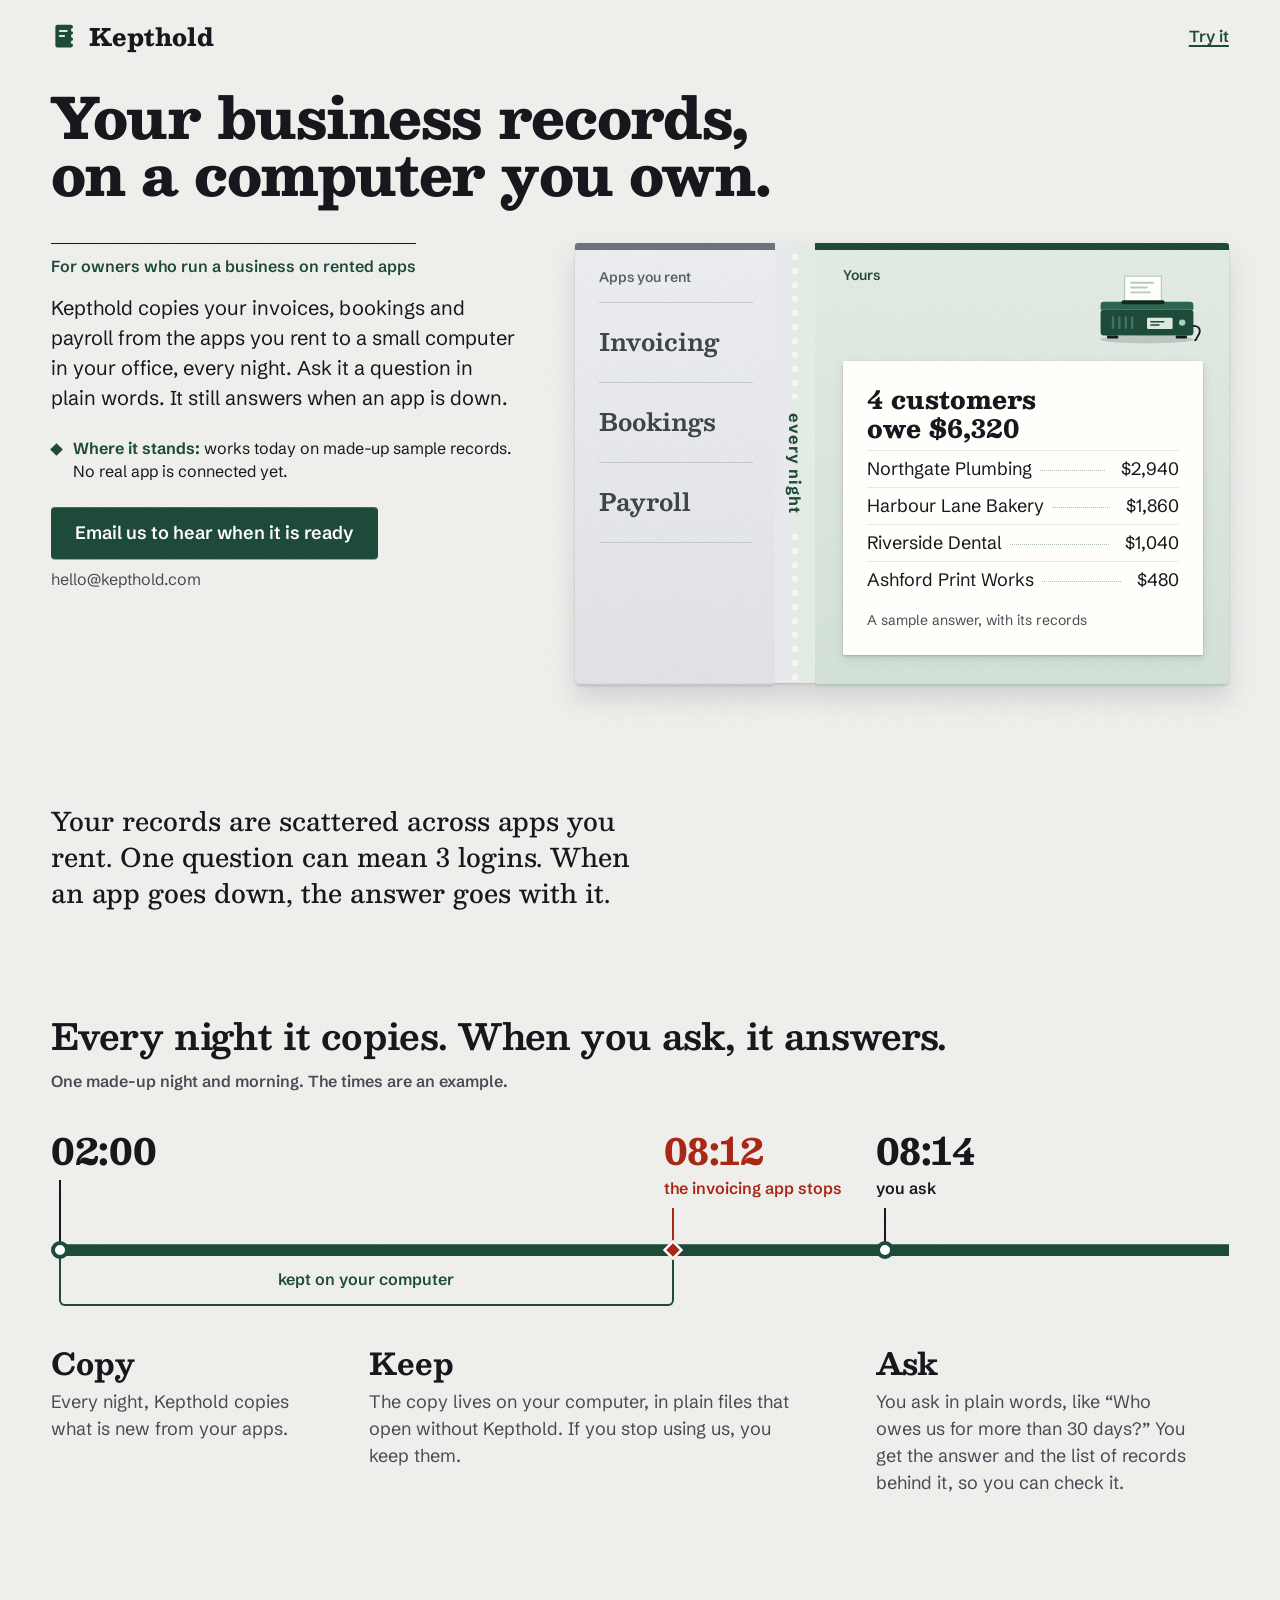
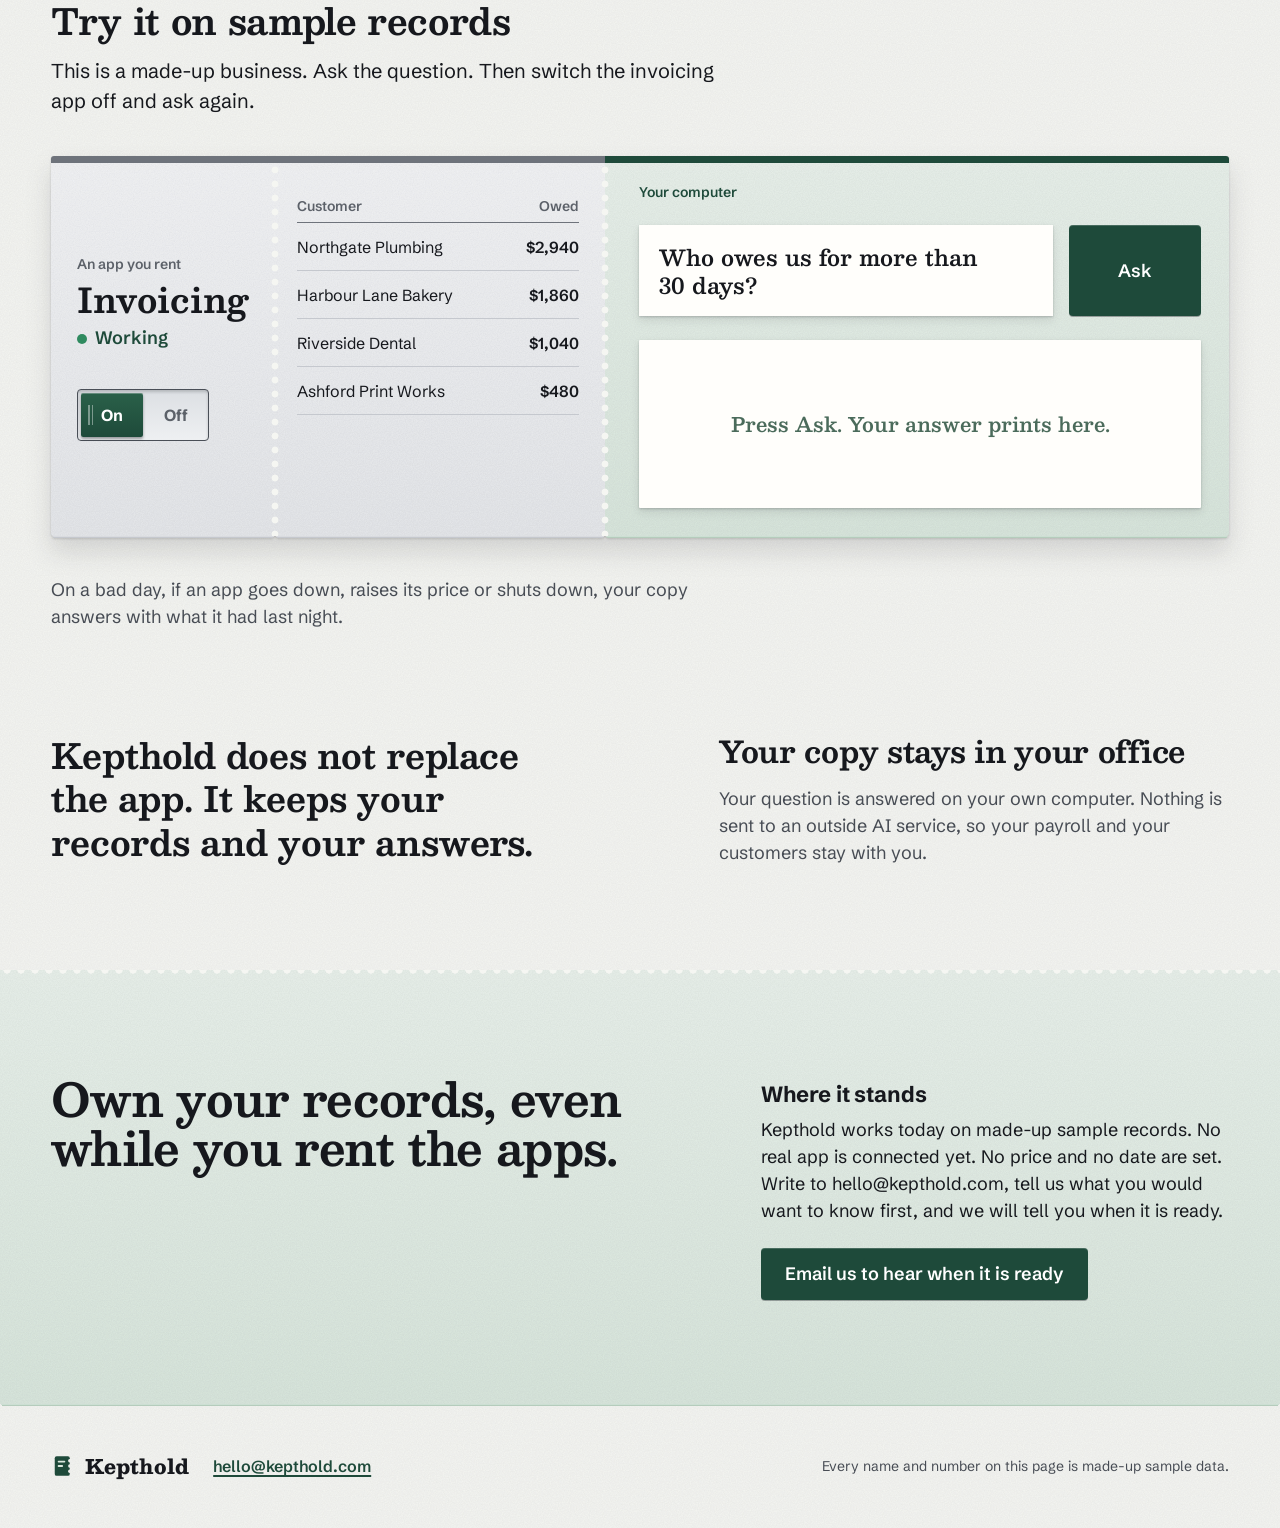
==== commit ebaf8975: "Say plainly that no price and no date are set, and invite the question Co-Authored-By: Claude Sonnet" ====
--- a/index.html
+++ b/index.html
@@ -211,7 +211,7 @@
       <h2 class="vision" id="h-vision">Own your records, even while you rent the apps.</h2>
       <div class="stands">
         <h3>Where it stands</h3>
-        <p>Kepthold works today on <span class="nw">made-up</span> sample records. No real app is connected yet. Write to hello@kepthold.com and we will tell you when it is ready.</p>
+        <p>Kepthold works today on <span class="nw">made-up</span> sample records. No real app is connected yet. No price and no date are set. Write to hello@kepthold.com, tell us what you would want to know first, and we will tell you when it is ready.</p>
         <p class="act"><a class="btn" href="mailto:hello@kepthold.com">Email us to hear when it is ready</a></p>
       </div>
     </div>
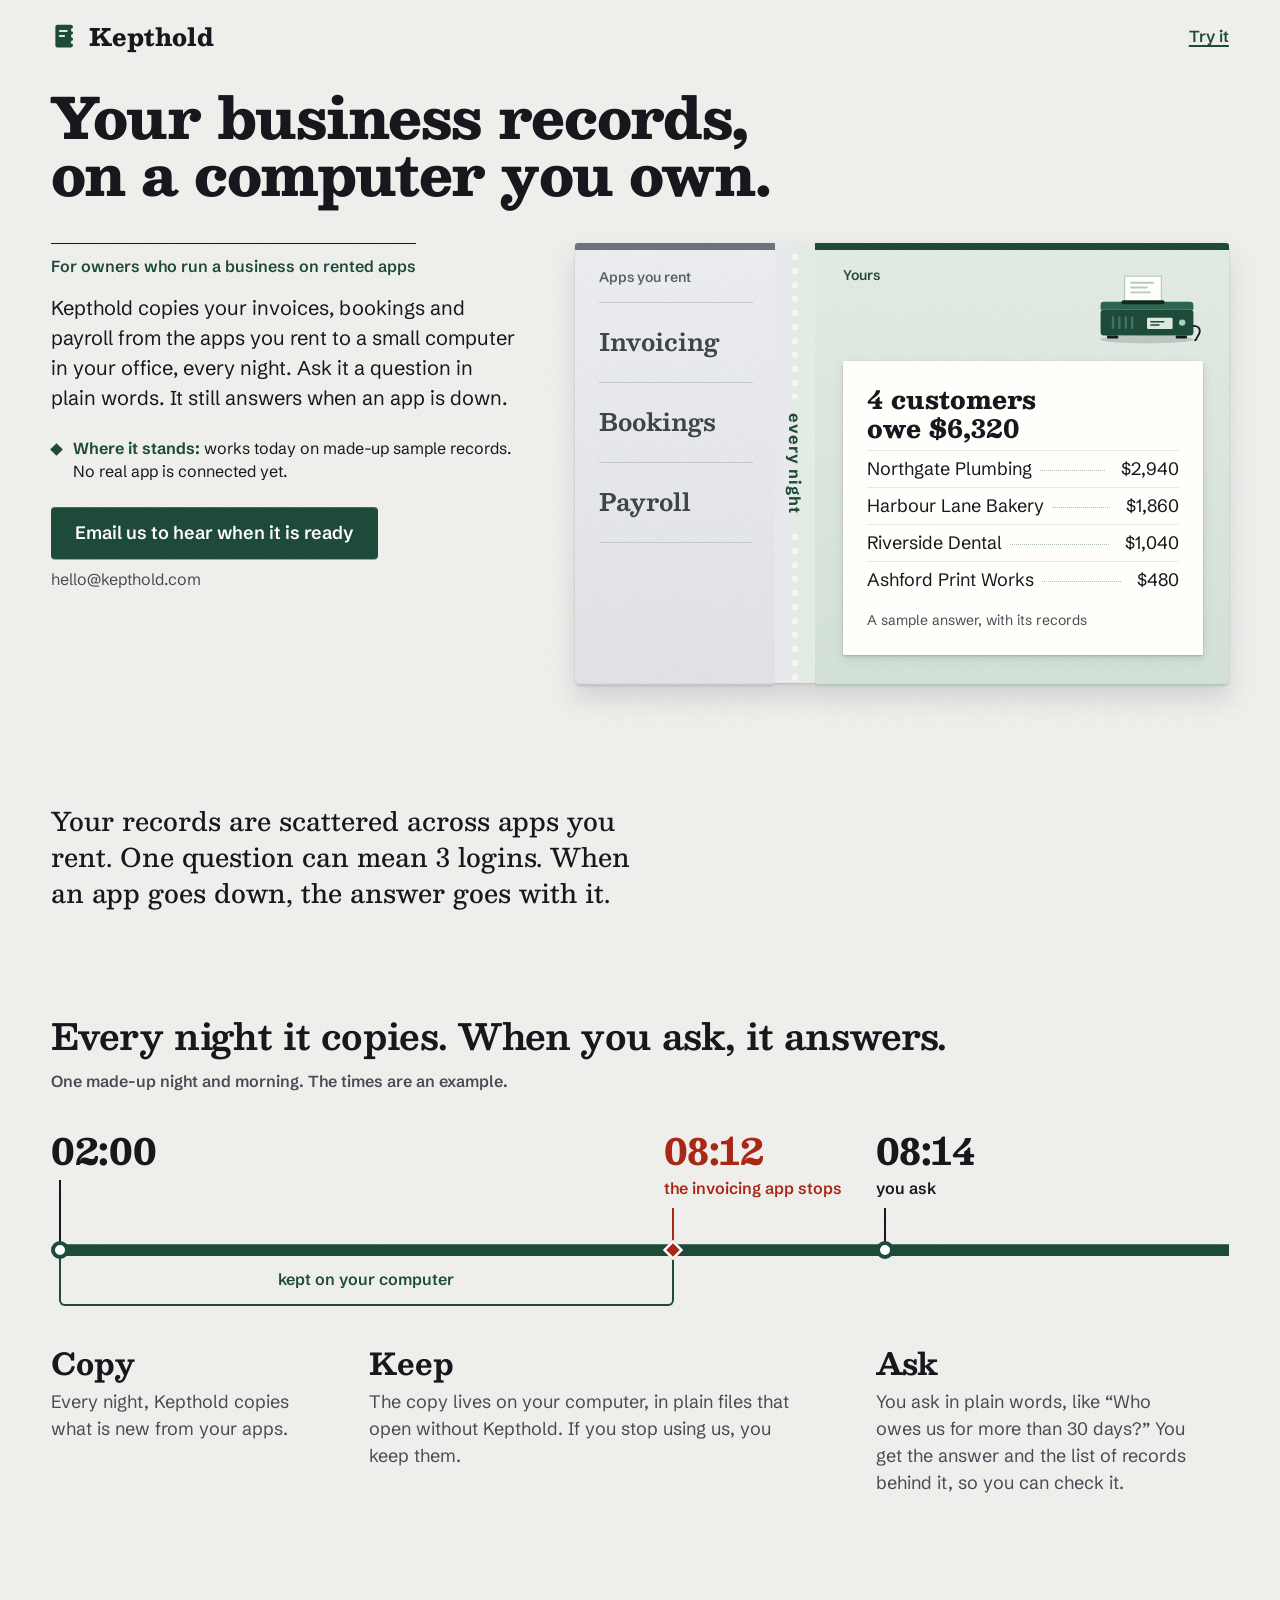
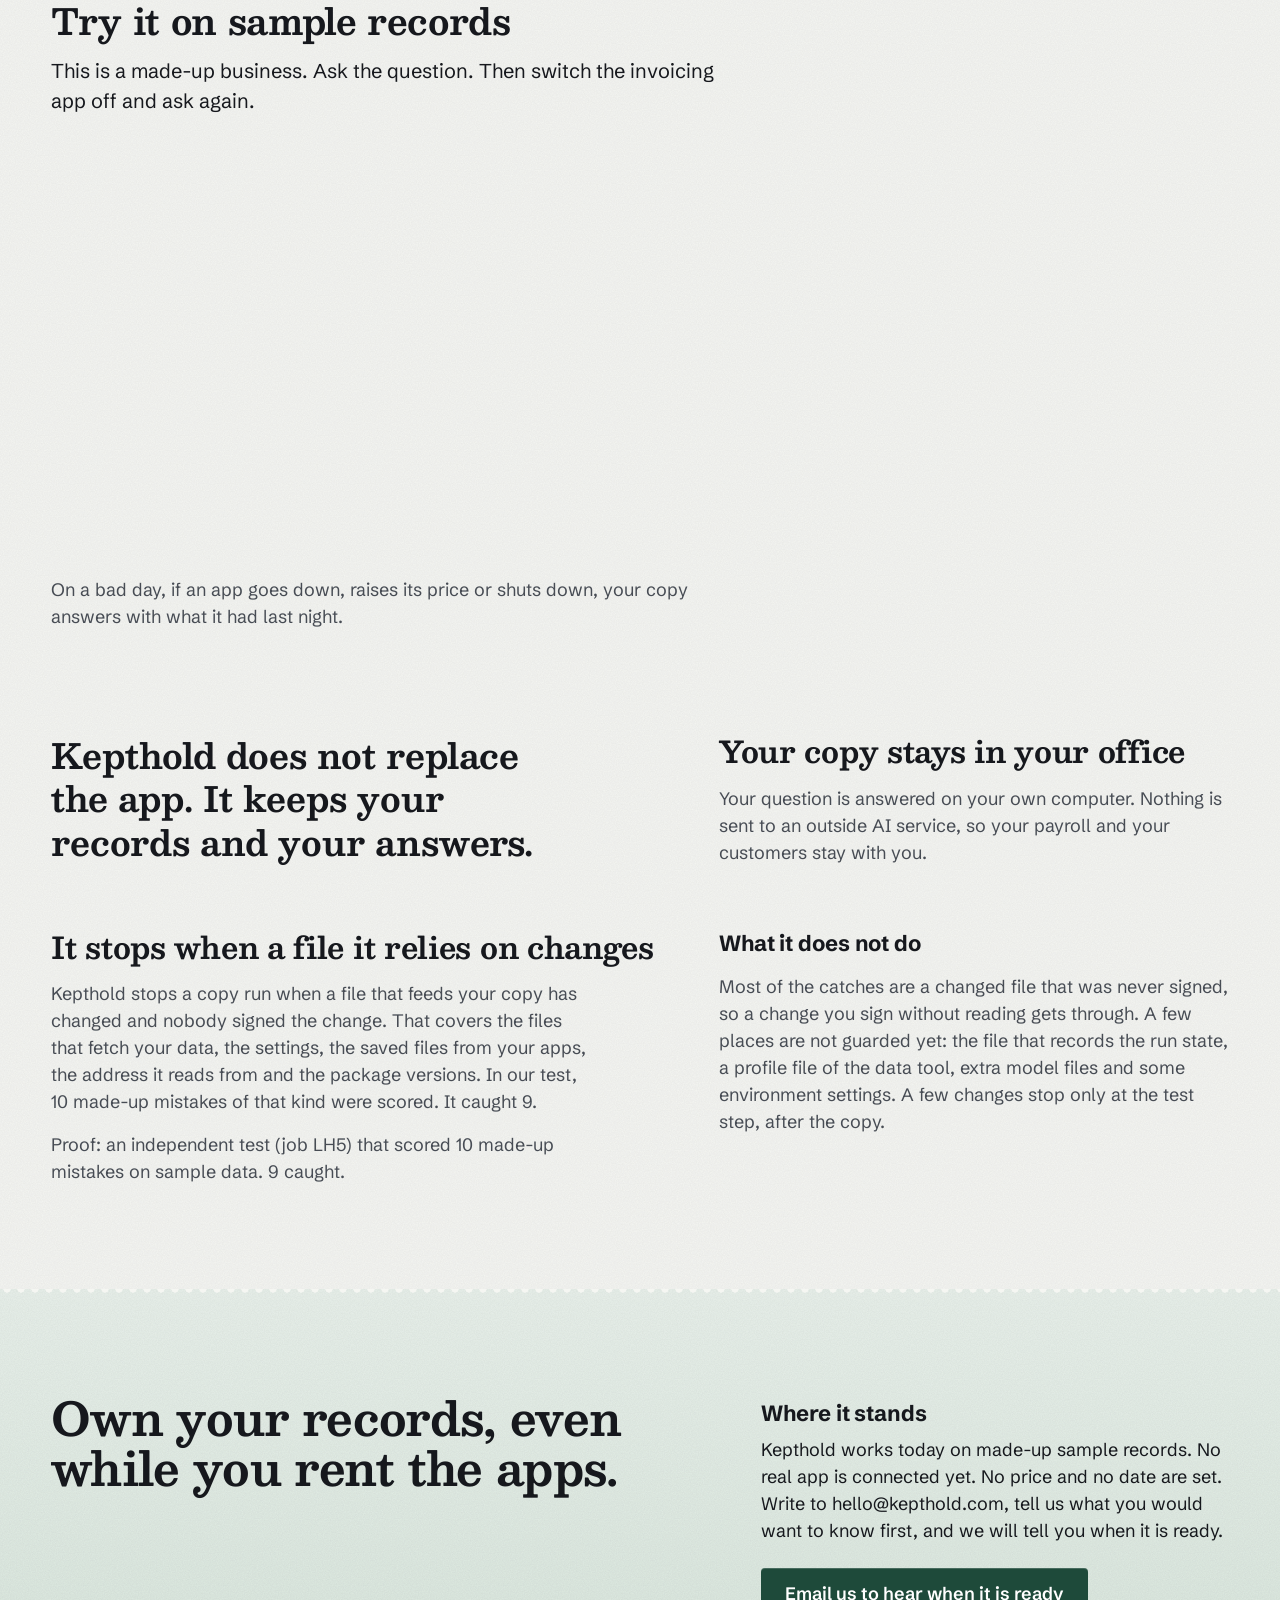
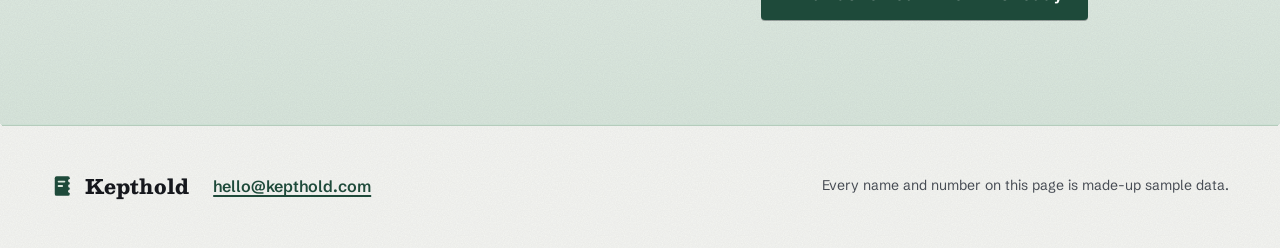
==== commit 2a97bfb7: "Say what the sync checks catch, with the proof line and the limits Co-Authored-By: Claude Sonnet 5.5" ====
--- a/index.html
+++ b/index.html
@@ -205,6 +205,18 @@
   </div>
 </section>
 
+<section class="promise checks wrap" aria-labelledby="h-checks">
+  <div class="private">
+    <h2 id="h-checks">It stops when a file it relies on changes</h2>
+    <p>Kepthold stops a copy run when a file that feeds your copy has changed and nobody signed the change. That covers the files that fetch your data, the settings, the saved files from your apps, the address it reads from and the package versions. In our test, 10 made-up mistakes of that kind were scored. It caught 9.</p>
+    <p class="proof">Proof: an independent test (job LH5) that scored 10 made-up mistakes on sample data. 9 caught.</p>
+  </div>
+  <div class="private">
+    <h3>What it does not do</h3>
+    <p>Most of the catches are a changed file that was never signed, so a change you sign without reading gets through. A few places are not guarded yet: the file that records the run state, a profile file of the data tool, extra model files and some environment settings. A few changes stop only at the test step, after the copy.</p>
+  </div>
+</section>
+
 <section class="close" aria-labelledby="h-vision">
   <div class="close-sheet y">
     <div class="wrap close-in">
--- a/site.css
+++ b/site.css
@@ -232,6 +232,9 @@
 .limit { font: 650 clamp(26px, 2.7vw, 38px)/1.25 var(--serif); text-wrap: balance; }
 .private h2 { font: 650 var(--t4)/1.15 var(--serif); }
 .private p { margin-top: var(--s2); font-size: var(--t2); color: var(--muted); max-width: 30em; }
+.checks { margin-top: var(--s5); }
+.private h3 { font: 700 var(--t3, 22px)/1.25 var(--sans); }
+.proof { font-size: 14px; color: var(--ink); }
 
 /* closing: one more green sheet, perforated at the top */
 .close-sheet { position: relative; padding: var(--s6) 0; background: var(--grain), linear-gradient(180deg, #E8F0EA, #D8E6DC); }
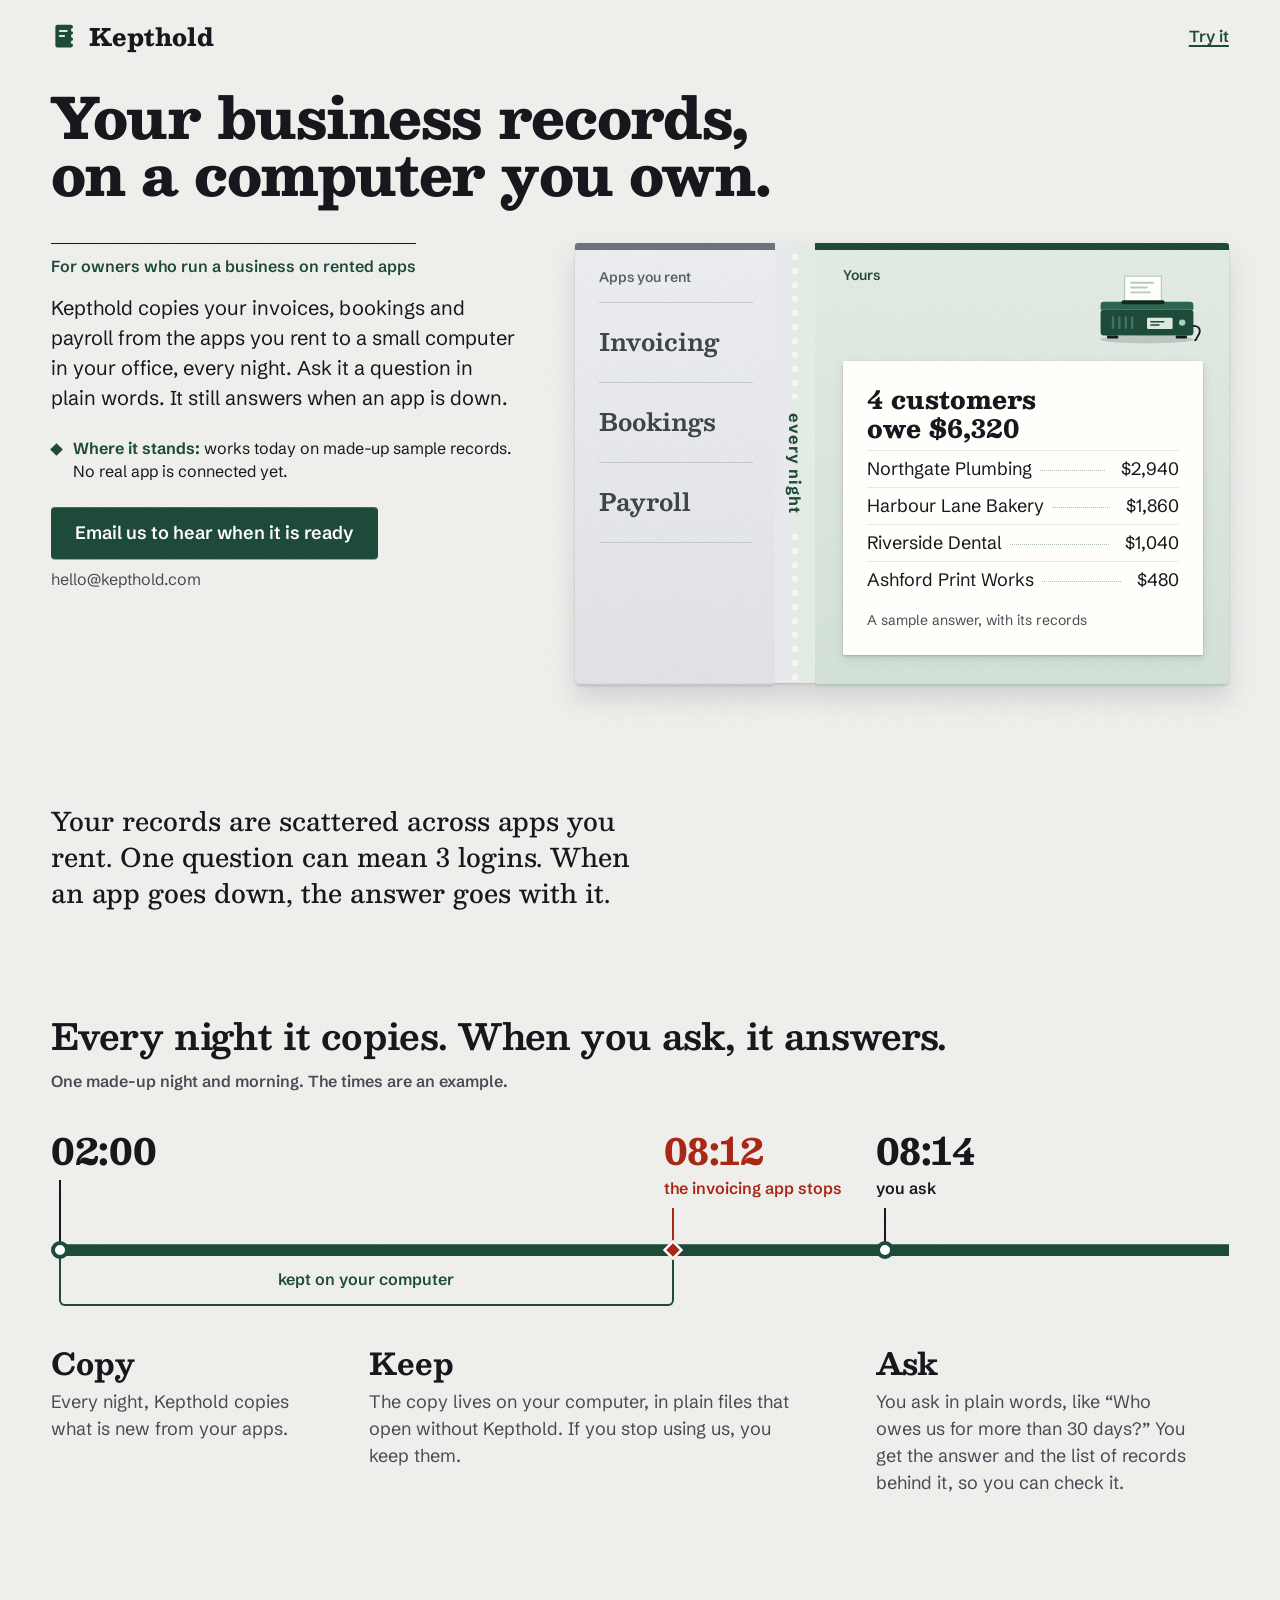
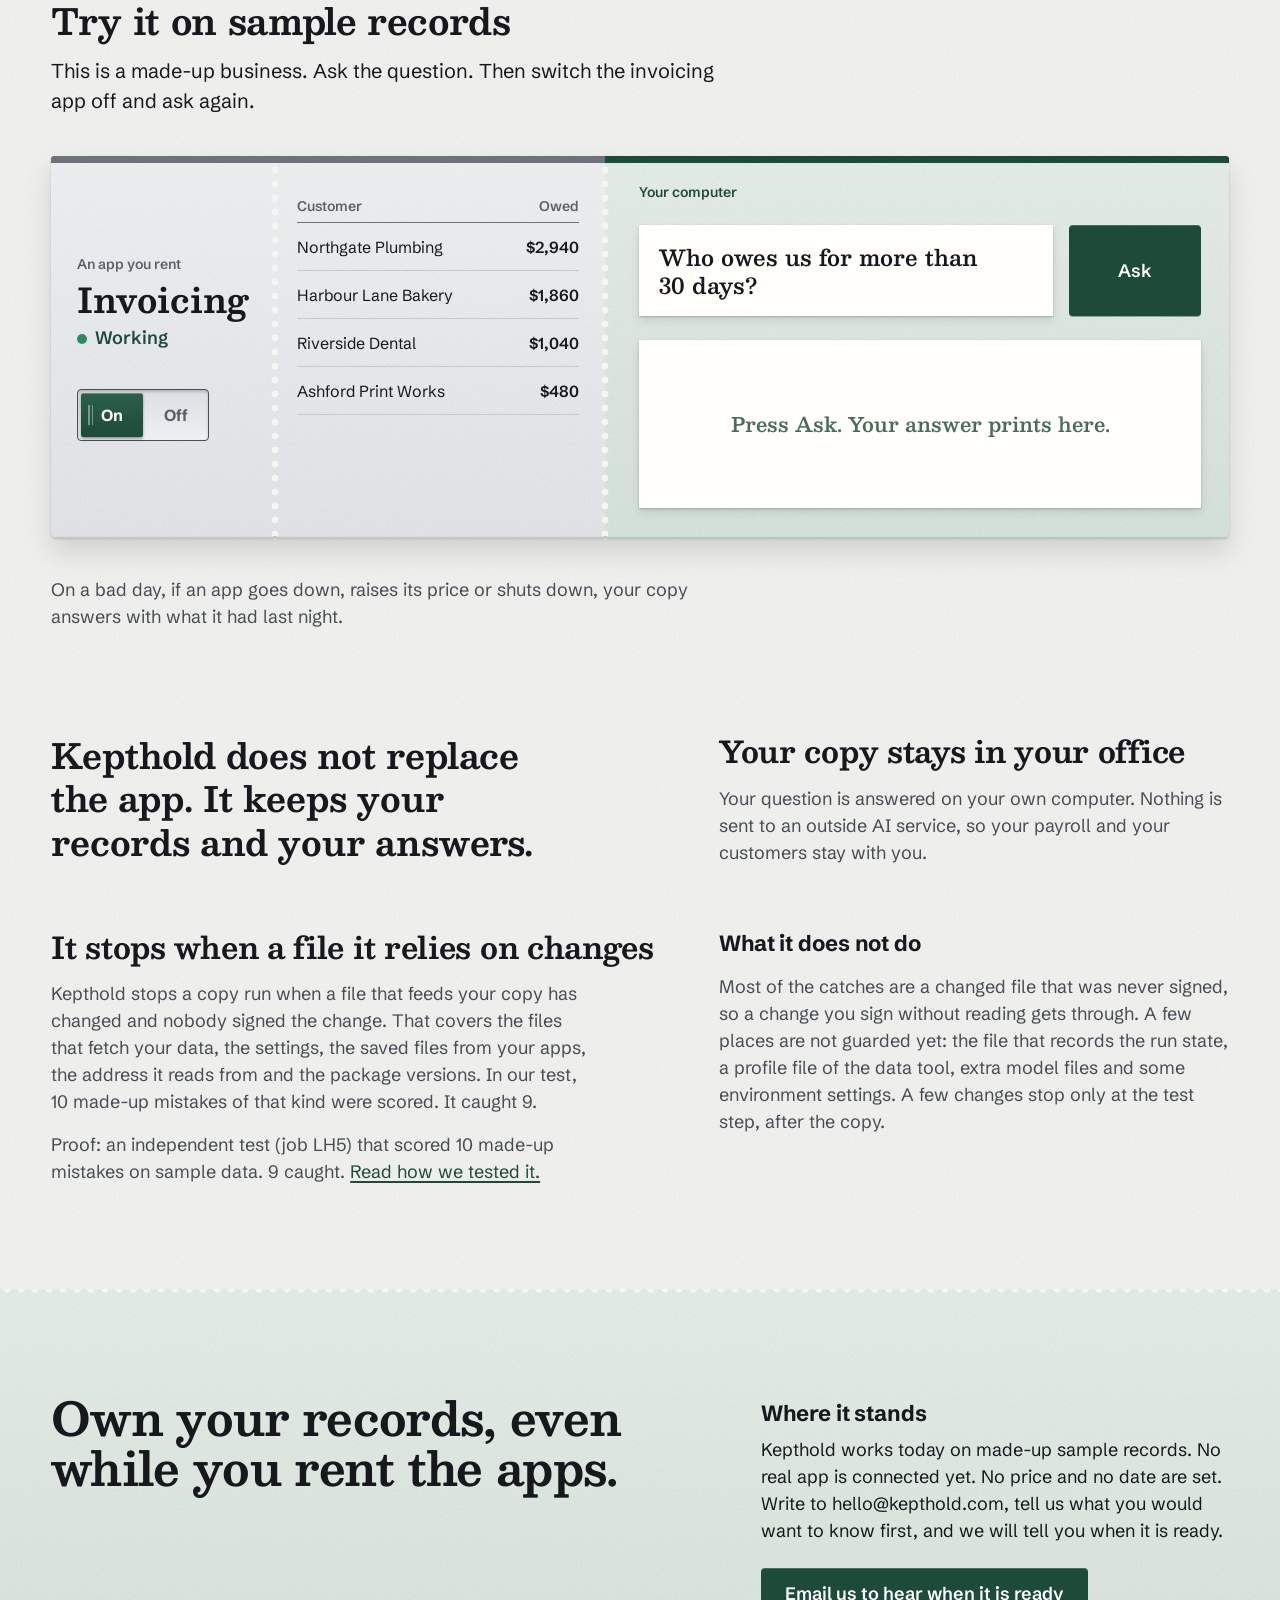
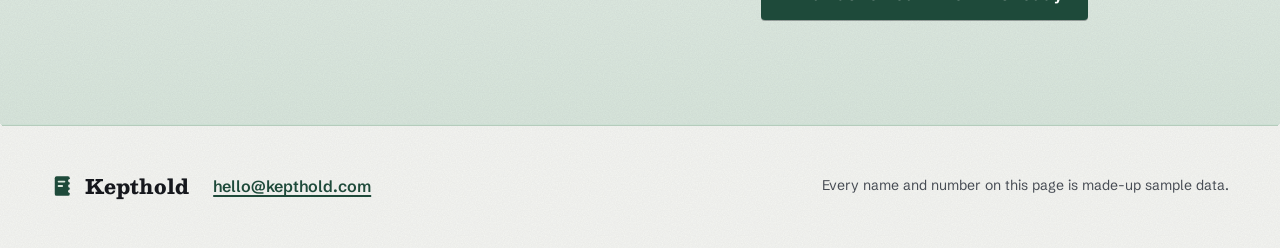
==== commit f2a472b8: "Add a proof page on how the sync checks were tested, search files and a 404 page Co-Authored-By: Cla" ====
--- a/index.html
+++ b/index.html
@@ -6,6 +6,13 @@
 <title>Kepthold: your business records, on a computer you own</title>
 <meta name="description" content="For owners who run a business on rented apps. Kepthold copies your invoices, bookings and payroll to a small computer in your office every night, and answers questions in plain words. It works today on made-up sample records.">
 <link rel="canonical" href="https://www.kepthold.com/">
+<meta property="og:type" content="website">
+<meta property="og:site_name" content="Kepthold">
+<meta property="og:title" content="Kepthold: your business records, on a computer you own">
+<meta property="og:description" content="Kepthold copies your invoices, bookings and payroll to a small computer in your office every night and answers questions in plain words. Works today on made-up sample records.">
+<meta property="og:url" content="https://www.kepthold.com/">
+<meta property="og:image" content="https://www.kepthold.com/assets/og.png">
+<meta name="twitter:card" content="summary_large_image">
 <link rel="icon" href="assets/mark.svg" type="image/svg+xml">
 <meta name="color-scheme" content="light">
 <link rel="preload" href="fonts/Besley-VF.woff2" as="font" type="font/woff2" crossorigin>
@@ -209,7 +216,7 @@
   <div class="private">
     <h2 id="h-checks">It stops when a file it relies on changes</h2>
     <p>Kepthold stops a copy run when a file that feeds your copy has changed and nobody signed the change. That covers the files that fetch your data, the settings, the saved files from your apps, the address it reads from and the package versions. In our test, 10 made-up mistakes of that kind were scored. It caught 9.</p>
-    <p class="proof">Proof: an independent test (job LH5) that scored 10 made-up mistakes on sample data. 9 caught.</p>
+    <p class="proof">Proof: an independent test (job LH5) that scored 10 made-up mistakes on sample data. 9 caught. <a href="how-we-tested.html">Read how we tested it.</a></p>
   </div>
   <div class="private">
     <h3>What it does not do</h3>
--- a/site.css
+++ b/site.css
@@ -354,3 +354,18 @@
   .foot { flex-direction: column; align-items: flex-start; }
 }
 @keyframes tearm { 0% { transform: none; opacity: 1; } 25% { transform: translate(0, 3px) rotate(-.6deg); opacity: 1; } 70% { opacity: 0; } 100% { transform: translate(0, 38px) rotate(-1.5deg); opacity: 0; } }
+
+/* proof page and 404 */
+.pp { padding-top: var(--s5); padding-bottom: var(--s5); max-width: 760px; }
+.pp h1 { font: 800 clamp(30px, 4.4vw, 52px)/1.1 var(--serif); letter-spacing: -0.014em; }
+.pp h2 { margin-top: var(--s5); font: 650 clamp(24px, 2.6vw, 32px)/1.2 var(--serif); }
+.pp p, .pp li { margin-top: var(--s2); font-size: 18px; line-height: 1.55; }
+.pp-lead { font-size: 20px; color: var(--muted); }
+.pp-list { padding-left: 1.2em; }
+.pp-table { margin-top: var(--s3); overflow-x: auto; }
+.pp-table table { width: 100%; border-collapse: collapse; font-size: 16px; }
+.pp-table th { text-align: left; font-size: 14px; font-weight: 600; color: var(--muted); padding: 8px 12px 8px 0; border-bottom: 1.5px solid var(--ink); }
+.pp-table td { padding: 12px 12px 12px 0; border-bottom: 1px solid #E1E6E2; vertical-align: top; }
+.pp-table td:first-child { width: 2em; }
+.pp-table .miss { font-weight: 700; }
+.pp-back { margin-top: var(--s4); display: flex; flex-wrap: wrap; gap: var(--s3); align-items: center; }
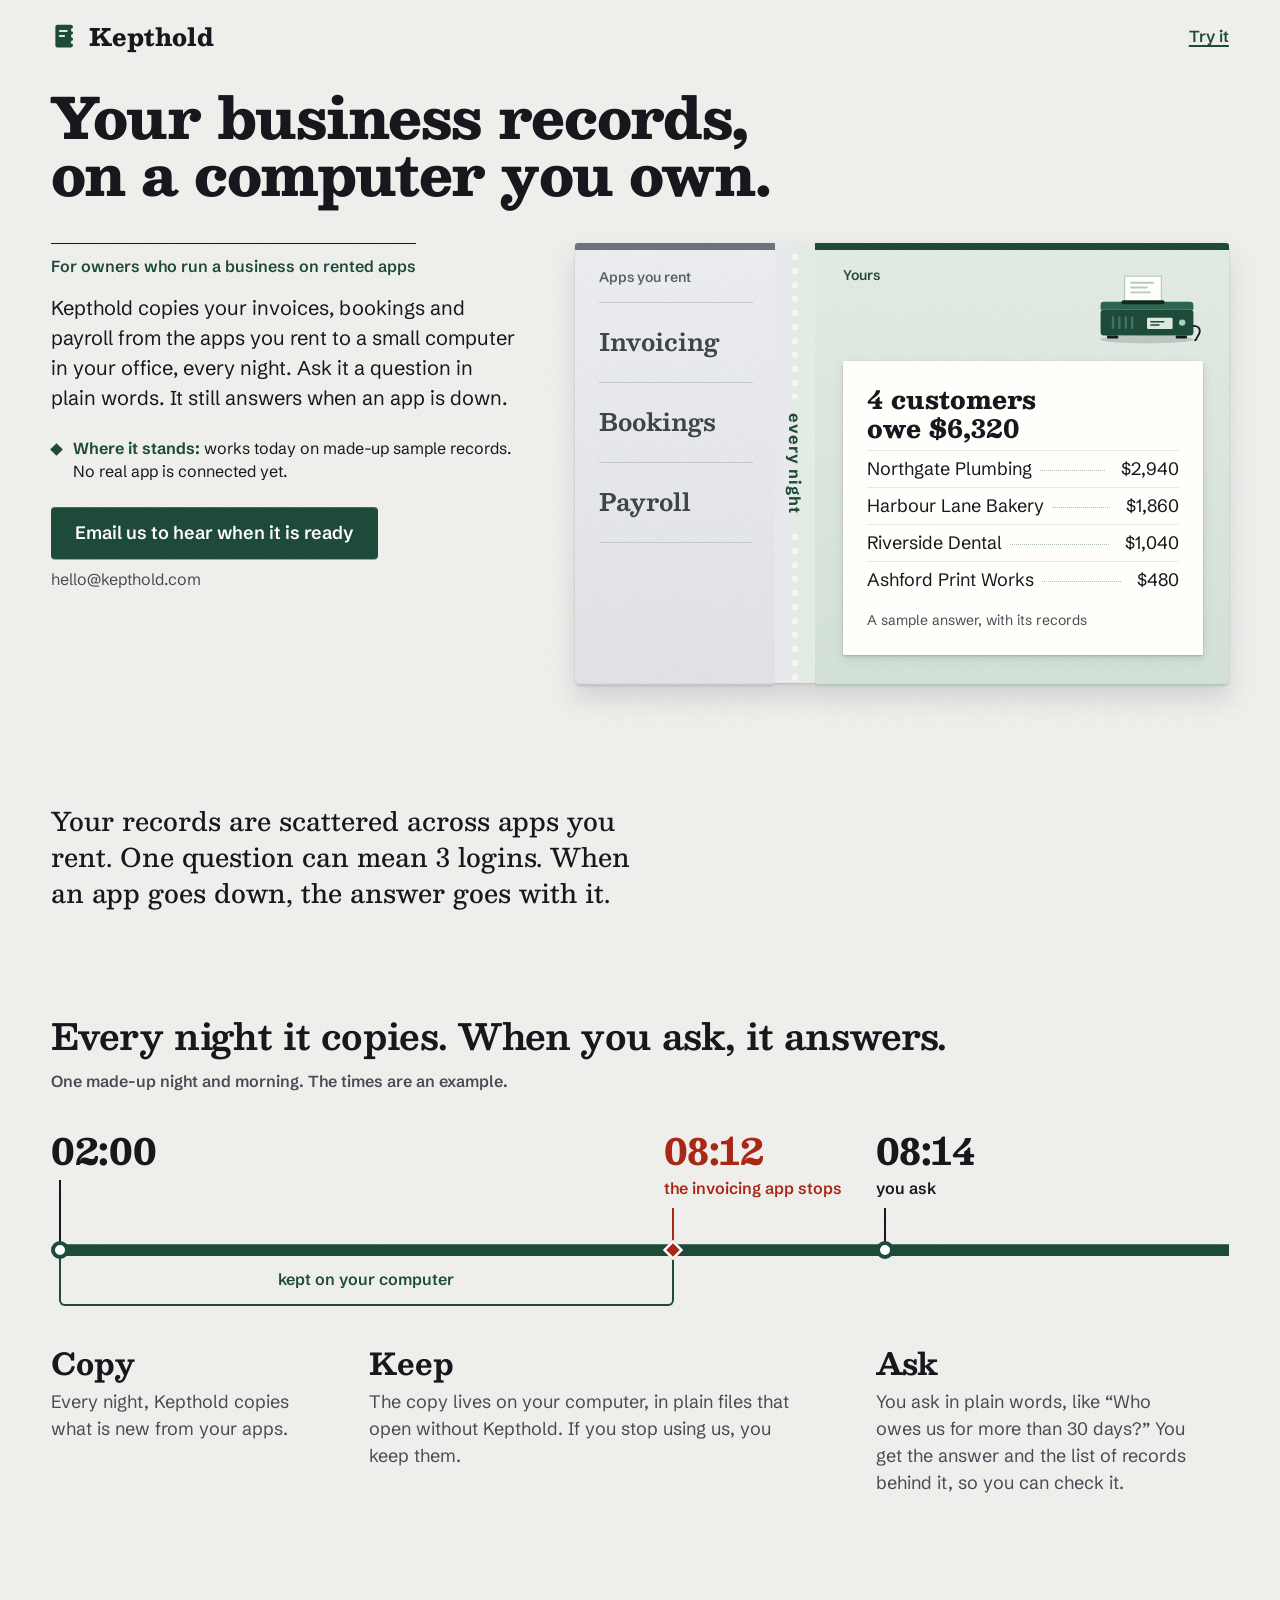
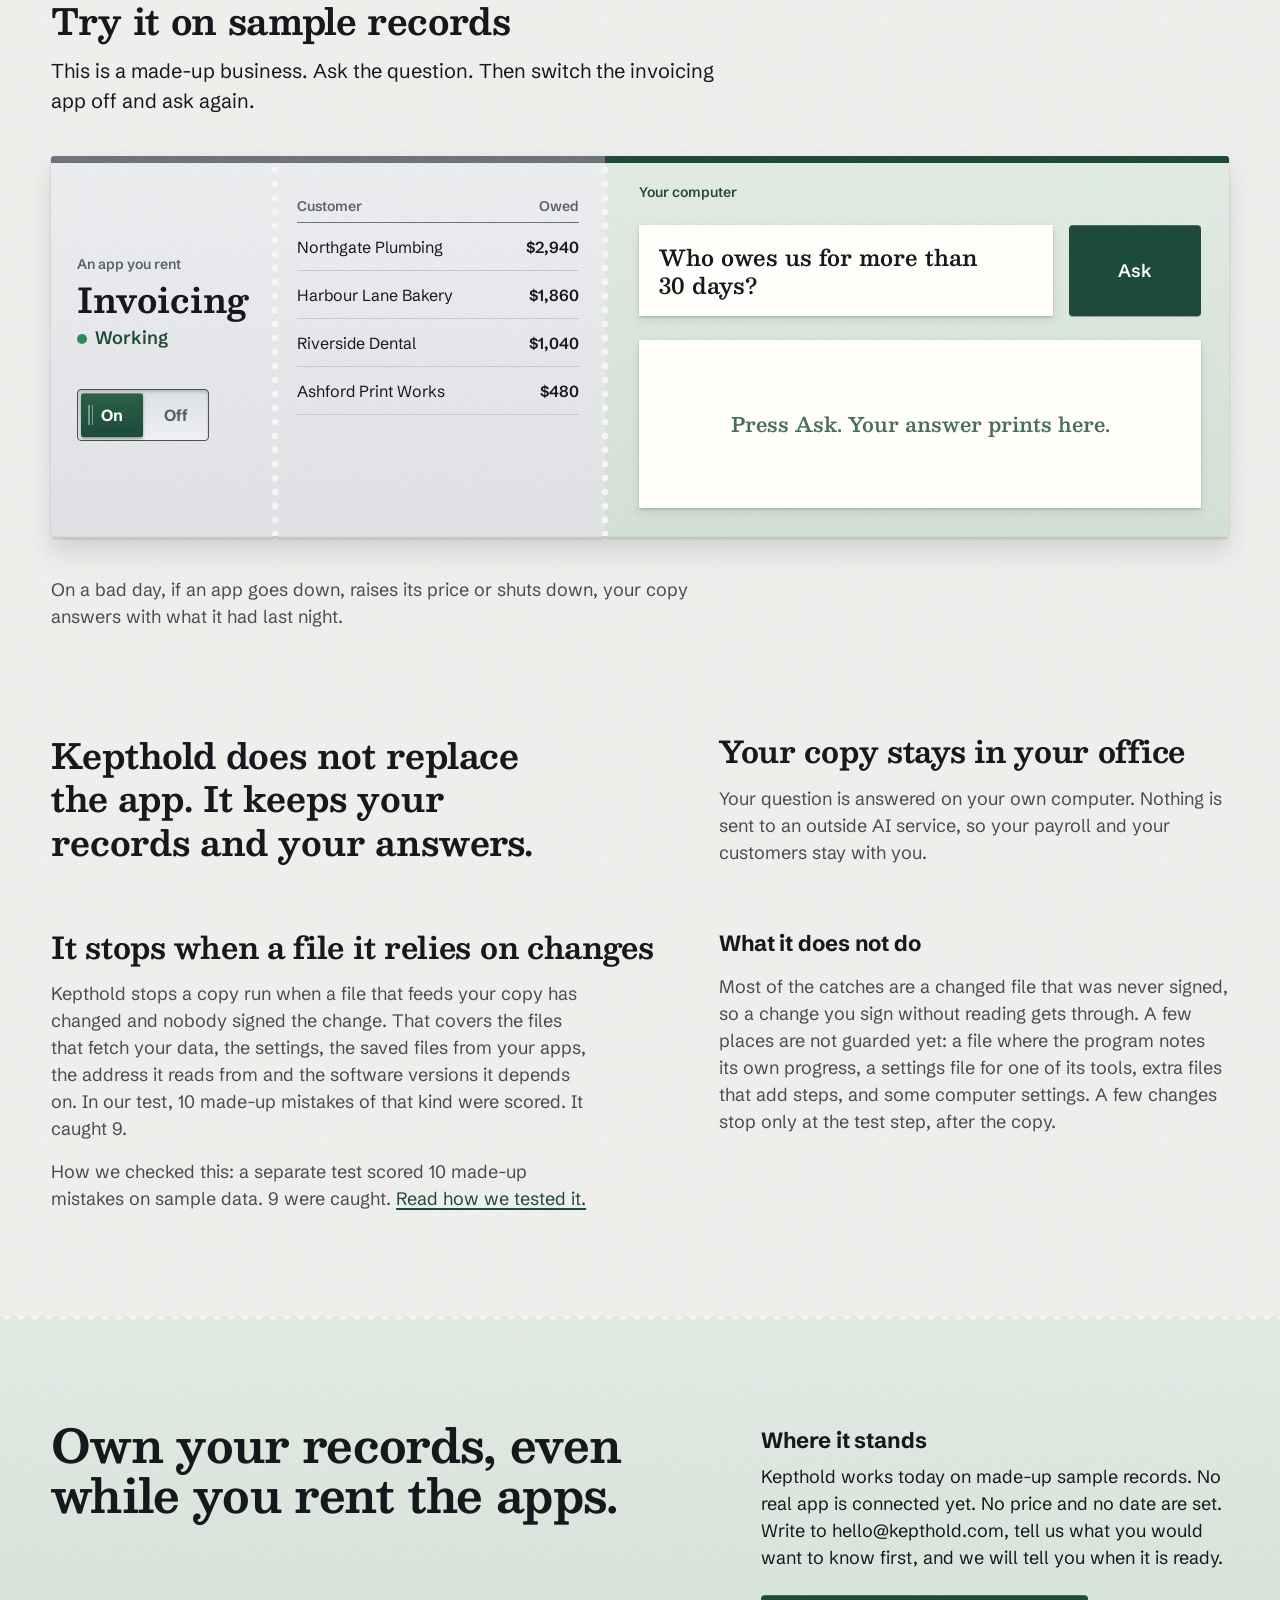
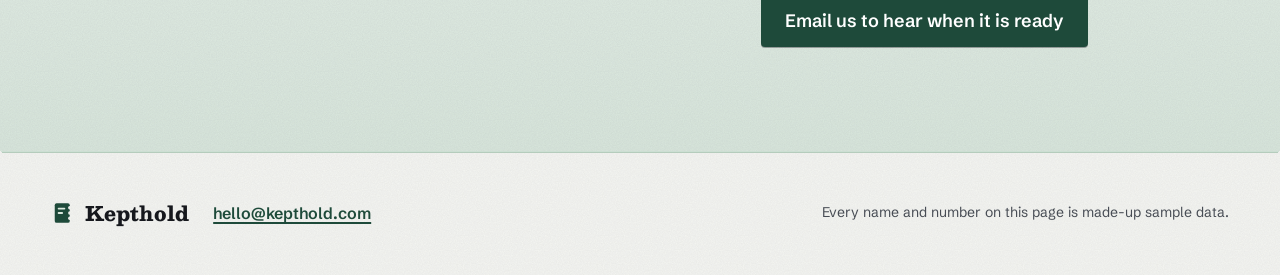
==== commit d2fcf9d1: "Use plain words on the trust section and proof page after reader feedback Co-Authored-By: Claude Son" ====
--- a/index.html
+++ b/index.html
@@ -215,12 +215,12 @@
 <section class="promise checks wrap" aria-labelledby="h-checks">
   <div class="private">
     <h2 id="h-checks">It stops when a file it relies on changes</h2>
-    <p>Kepthold stops a copy run when a file that feeds your copy has changed and nobody signed the change. That covers the files that fetch your data, the settings, the saved files from your apps, the address it reads from and the package versions. In our test, 10 made-up mistakes of that kind were scored. It caught 9.</p>
-    <p class="proof">Proof: an independent test (job LH5) that scored 10 made-up mistakes on sample data. 9 caught. <a href="how-we-tested.html">Read how we tested it.</a></p>
+    <p>Kepthold stops a copy run when a file that feeds your copy has changed and nobody signed the change. That covers the files that fetch your data, the settings, the saved files from your apps, the address it reads from and the software versions it depends on. In our test, 10 made-up mistakes of that kind were scored. It caught 9.</p>
+    <p class="proof">How we checked this: a separate test scored 10 made-up mistakes on sample data. 9 were caught. <a href="how-we-tested.html">Read how we tested it.</a></p>
   </div>
   <div class="private">
     <h3>What it does not do</h3>
-    <p>Most of the catches are a changed file that was never signed, so a change you sign without reading gets through. A few places are not guarded yet: the file that records the run state, a profile file of the data tool, extra model files and some environment settings. A few changes stop only at the test step, after the copy.</p>
+    <p>Most of the catches are a changed file that was never signed, so a change you sign without reading gets through. A few places are not guarded yet: a file where the program notes its own progress, a settings file for one of its tools, extra files that add steps, and some computer settings. A few changes stop only at the test step, after the copy.</p>
   </div>
 </section>
 
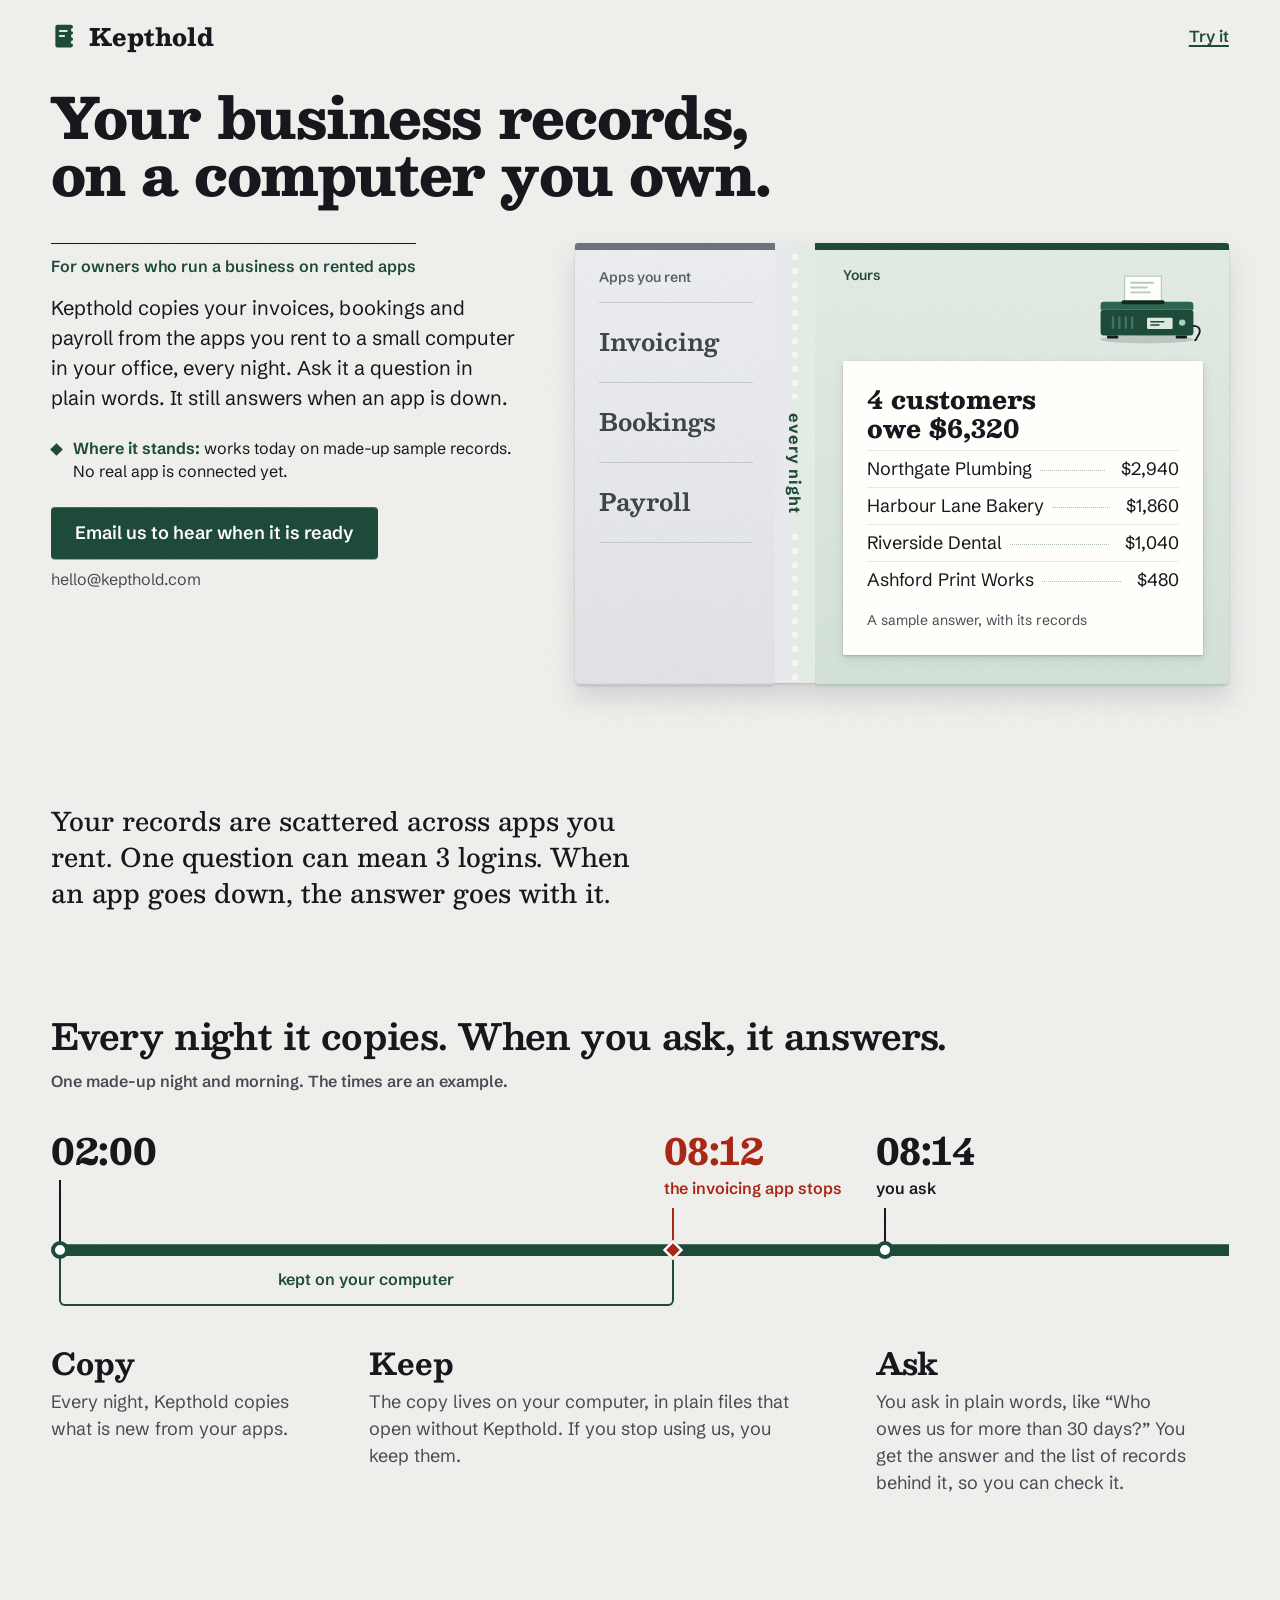
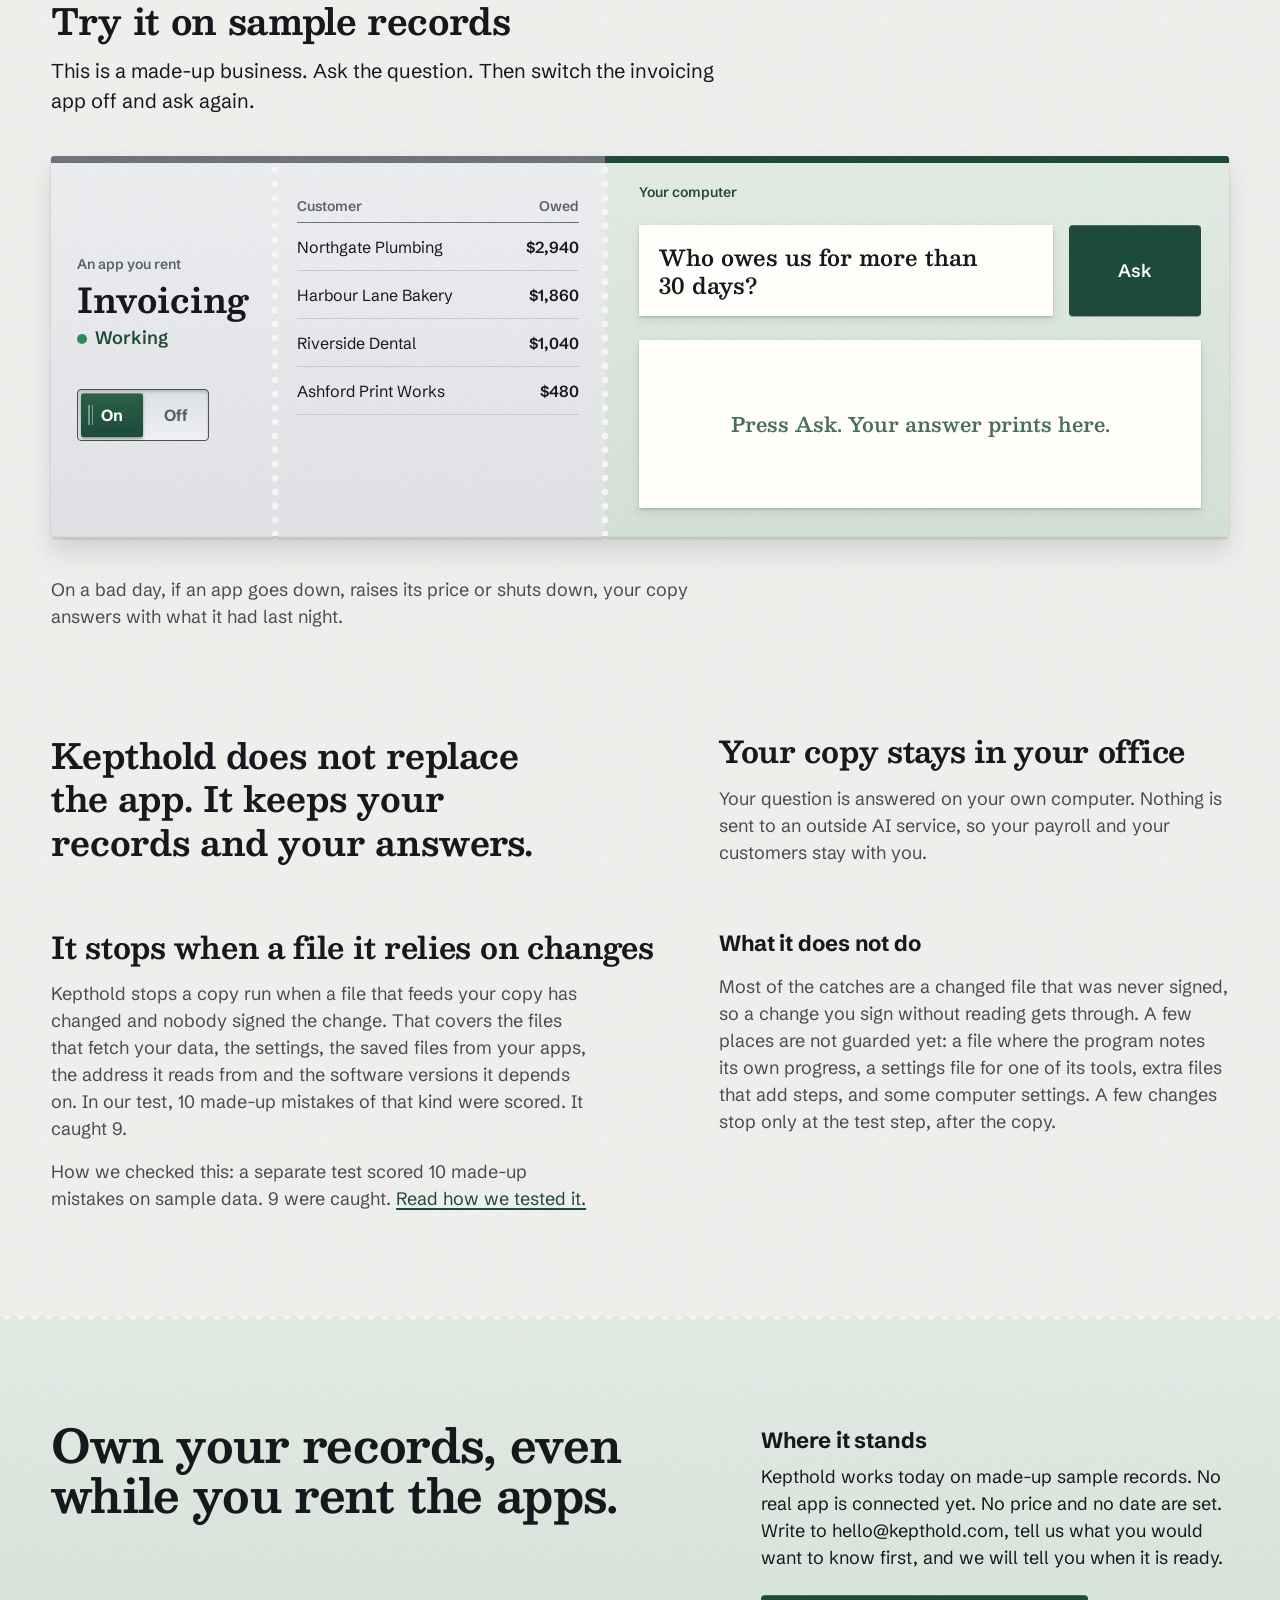
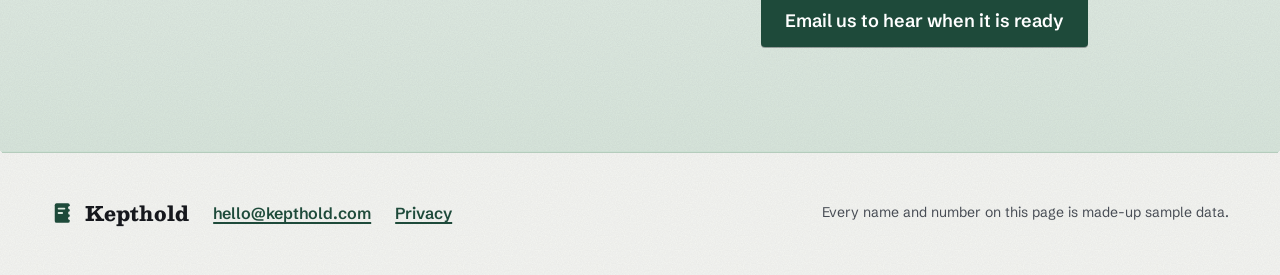
==== commit 79fed13c: "CC1: cookie-free Cloudflare Web Analytics visit counter, fixed out-<word> steps, privacy text update" ====
--- a/index.html
+++ b/index.html
@@ -241,8 +241,10 @@
 <footer class="foot wrap">
   <a class="brand sm" href="#top" aria-label="Kepthold, top of page"><img src="assets/mark.svg" width="24" height="24" alt=""><span>Kepthold</span></a>
   <a class="f-mail" href="mailto:hello@kepthold.com">hello@kepthold.com</a>
+  <a class="f-mail" href="privacy.html">Privacy</a>
   <p class="f-note">Every name and number on this page is made-up sample data.</p>
 </footer>
 <script src="site.js" defer></script>
+<script src="/count.js" defer></script>
 </body>
 </html>
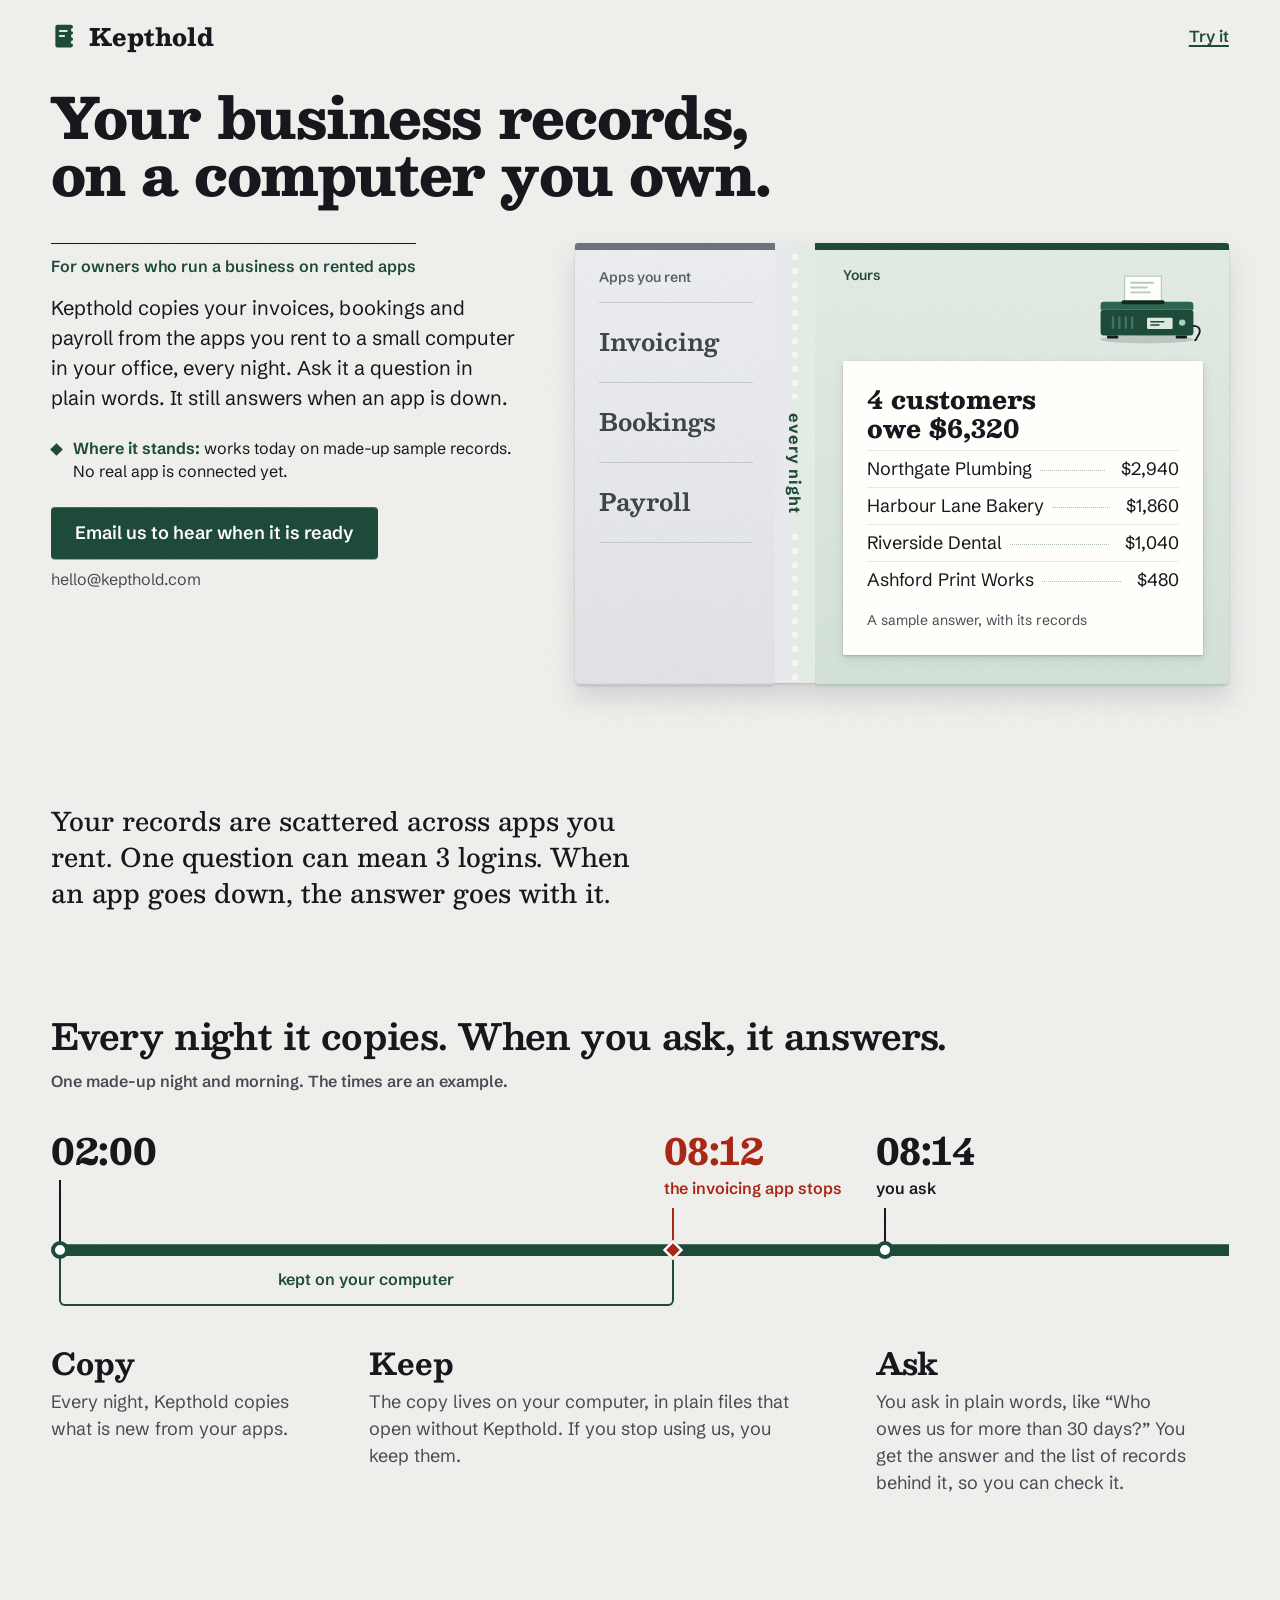
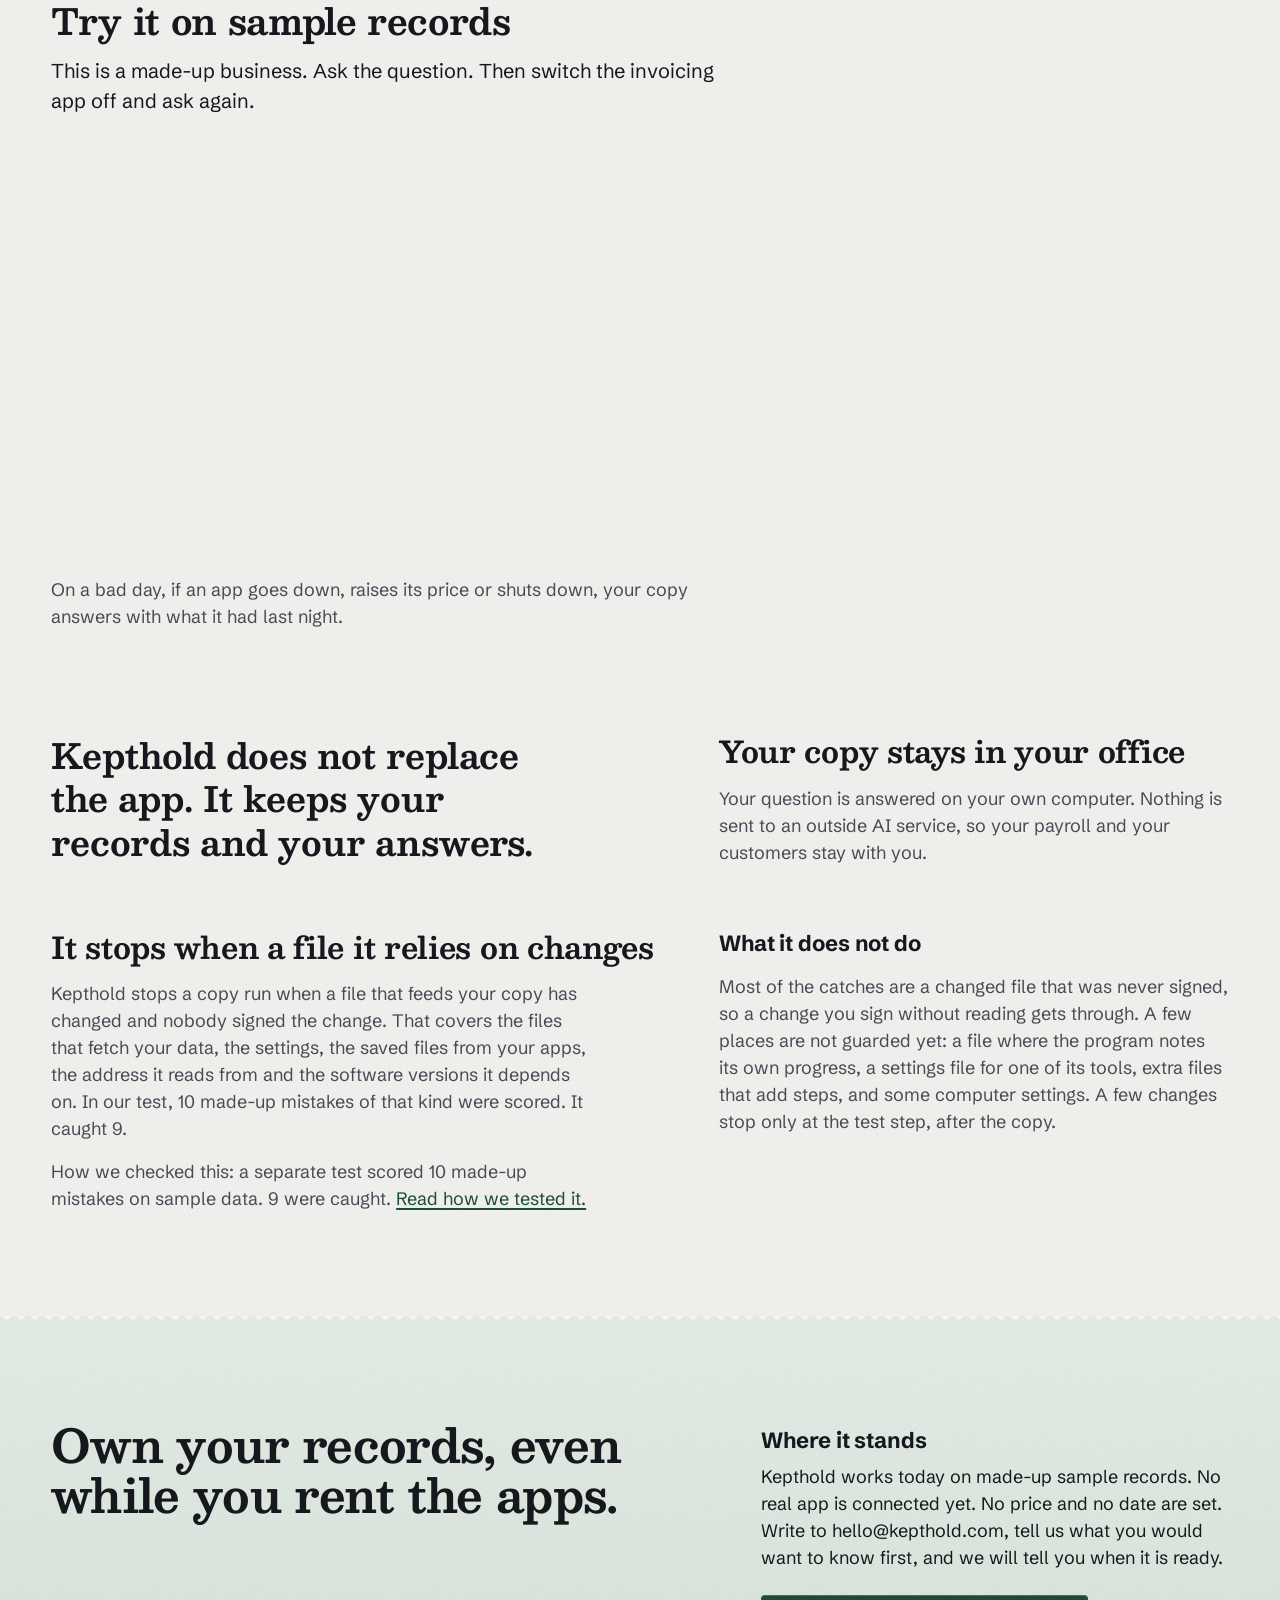
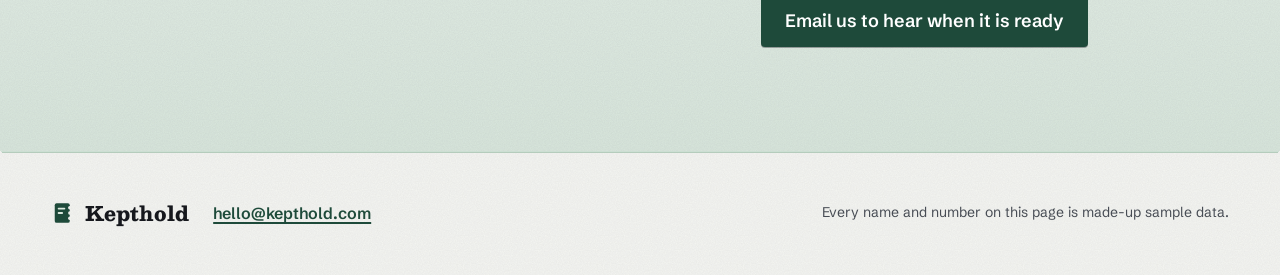
==== commit 6852f71c: "Revert "CC1: cookie-free Cloudflare Web Analytics visit counter, fixed out-<word> steps, privacy tex" ====
--- a/index.html
+++ b/index.html
@@ -241,10 +241,8 @@
 <footer class="foot wrap">
   <a class="brand sm" href="#top" aria-label="Kepthold, top of page"><img src="assets/mark.svg" width="24" height="24" alt=""><span>Kepthold</span></a>
   <a class="f-mail" href="mailto:hello@kepthold.com">hello@kepthold.com</a>
-  <a class="f-mail" href="privacy.html">Privacy</a>
   <p class="f-note">Every name and number on this page is made-up sample data.</p>
 </footer>
 <script src="site.js" defer></script>
-<script src="/count.js" defer></script>
 </body>
 </html>
